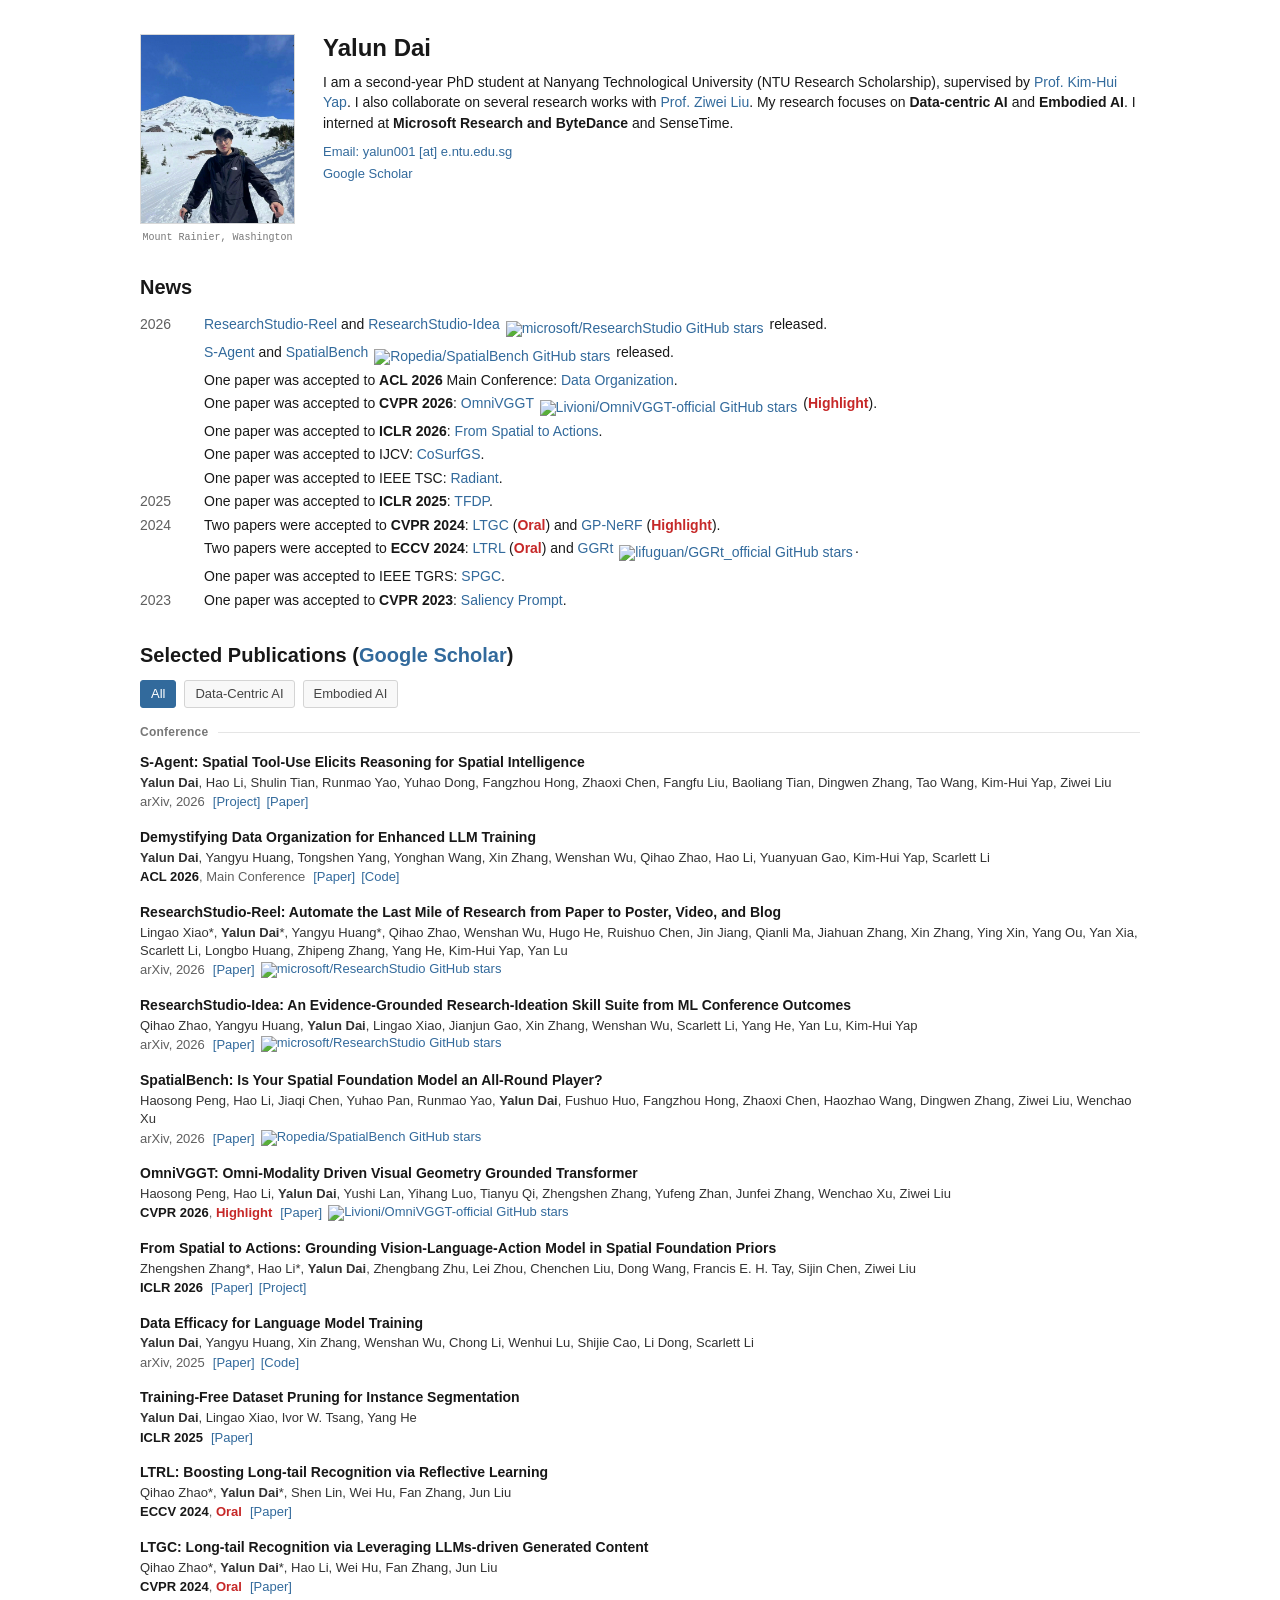
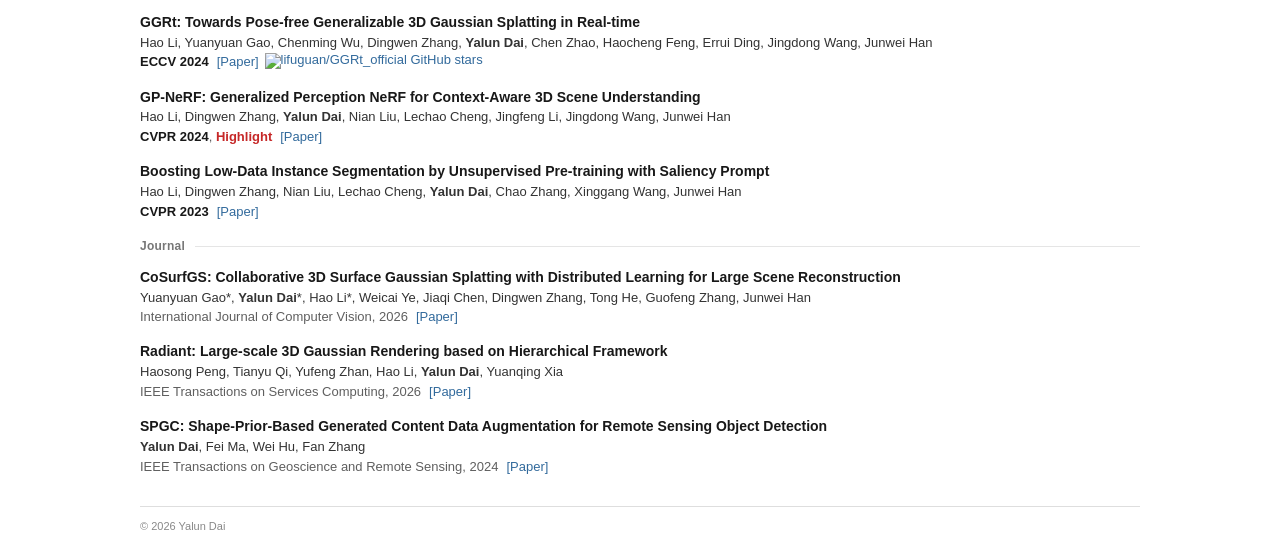
==== index.html @ 033616d8 "Refine profile photo caption" ====
<!doctype html>
<html lang="en">
<head>
  <meta charset="utf-8">
  <meta name="viewport" content="width=device-width, initial-scale=1">
  <title>Yalun Dai</title>
  <meta name="description" content="Yalun Dai is a PhD student at NTU working on Data-centric AI and Embodied AI.">
  <meta property="og:title" content="Yalun Dai">
  <meta property="og:description" content="PhD student at NTU · Data-centric AI · Embodied AI">
  <meta property="og:type" content="website">
  <meta property="og:url" content="https://dai818.github.io/">
  <meta property="og:image" content="https://dai818.github.io/og-v2.png">
  <meta name="twitter:card" content="summary_large_image">
  <link rel="stylesheet" href="./public/site.css">
</head>
<body>
  <div class="site-container">
    <main id="top">
      <section class="page-section about-section" id="about">
        <div class="about-grid">
          <figure class="profile-figure"><img class="profile-photo" src="./public/profile.jpeg" alt="Yalun Dai at Mount Rainier"><figcaption>Mount Rainier, Washington</figcaption></figure>
          <div class="about-copy">
            <h1>Yalun Dai</h1>
            <p>I am a second-year PhD student at Nanyang Technological University (NTU Research Scholarship), supervised by <a href="https://www.ntu.edu.sg/research/faculty-directory/detail/Yap-Kim-Hui" target="_blank" rel="noreferrer">Prof. Kim-Hui Yap</a>. I also collaborate on several research works with <a href="https://liuziwei7.github.io/" target="_blank" rel="noreferrer">Prof. Ziwei Liu</a>. My research focuses on <strong>Data-centric AI</strong> and <strong>Embodied AI</strong>. I interned at <strong>Microsoft Research and ByteDance</strong> and SenseTime.</p>
            <div class="bio-links"><a href="mailto:yalun001@e.ntu.edu.sg">Email: yalun001 [at] e.ntu.edu.sg</a><a href="https://scholar.google.com/citations?user=6XyNVowAAAAJ&hl=en" target="_blank" rel="noreferrer">Google Scholar</a></div>
          </div>
        </div>
      </section>

      <section class="page-section" id="news">
        <h2>News</h2>
        <div class="news-list">
          <div class="news-year"><time>2026</time><div class="news-year-items">
            <p><a href="https://arxiv.org/abs/2607.04438">ResearchStudio-Reel</a> and <a href="https://arxiv.org/abs/2607.04439">ResearchStudio-Idea</a> <a class="star-badge" href="https://github.com/microsoft/ResearchStudio" target="_blank" rel="noreferrer" aria-label="View microsoft/ResearchStudio on GitHub"><img src="https://img.shields.io/github/stars/microsoft/ResearchStudio?style=social" alt="microsoft/ResearchStudio GitHub stars" loading="lazy"></a> released.</p>
            <p><a href="https://arxiv.org/abs/2606.20515">S-Agent</a> and <a href="https://arxiv.org/abs/2605.27367">SpatialBench</a> <a class="star-badge" href="https://github.com/Ropedia/SpatialBench" target="_blank" rel="noreferrer" aria-label="View Ropedia/SpatialBench on GitHub"><img src="https://img.shields.io/github/stars/Ropedia/SpatialBench?style=social" alt="Ropedia/SpatialBench GitHub stars" loading="lazy"></a> released.</p>
            <p>One paper was accepted to <strong>ACL 2026</strong> Main Conference: <a href="https://aclanthology.org/2026.acl-long.1262/">Data Organization</a>.</p>
            <p>One paper was accepted to <strong>CVPR 2026</strong>: <a href="https://arxiv.org/abs/2511.10560">OmniVGGT</a> <a class="star-badge" href="https://github.com/Livioni/OmniVGGT-official" target="_blank" rel="noreferrer" aria-label="View Livioni/OmniVGGT-official on GitHub"><img src="https://img.shields.io/github/stars/Livioni/OmniVGGT-official?style=social" alt="Livioni/OmniVGGT-official GitHub stars" loading="lazy"></a> (<strong class="award">Highlight</strong>).</p>
            <p>One paper was accepted to <strong>ICLR 2026</strong>: <a href="https://arxiv.org/abs/2510.17439">From Spatial to Actions</a>.</p>
            <p>One paper was accepted to IJCV: <a href="https://doi.org/10.1007/s11263-025-02627-9">CoSurfGS</a>.</p>
            <p>One paper was accepted to IEEE TSC: <a href="https://doi.org/10.1109/TSC.2026.3671739">Radiant</a>.</p>
          </div></div>
          <div class="news-year"><time>2025</time><div class="news-year-items">
            <p>One paper was accepted to <strong>ICLR 2025</strong>: <a href="https://openreview.net/forum?id=rvxWEbTtRY">TFDP</a>.</p>
          </div></div>
          <div class="news-year"><time>2024</time><div class="news-year-items">
            <p>Two papers were accepted to <strong>CVPR 2024</strong>: <a href="https://openaccess.thecvf.com/content/CVPR2024/papers/Zhao_LTGC_Long-tail_Recognition_via_Leveraging_LLMs-driven_Generated_Content_CVPR_2024_paper.pdf">LTGC</a> (<strong class="award">Oral</strong>) and <a href="https://openaccess.thecvf.com/content/CVPR2024/papers/Li_GP-NeRF_Generalized_Perception_NeRF_for_Context-Aware_3D_Scene_Understanding_CVPR_2024_paper.pdf">GP-NeRF</a> (<strong class="award">Highlight</strong>).</p>
            <p>Two papers were accepted to <strong>ECCV 2024</strong>: <a href="https://arxiv.org/abs/2407.12568">LTRL</a> (<strong class="award">Oral</strong>) and <a href="https://arxiv.org/abs/2403.10147">GGRt</a> <a class="star-badge" href="https://github.com/lifuguan/GGRt_official" target="_blank" rel="noreferrer" aria-label="View lifuguan/GGRt_official on GitHub"><img src="https://img.shields.io/github/stars/lifuguan/GGRt_official?style=social" alt="lifuguan/GGRt_official GitHub stars" loading="lazy"></a>.</p>
            <p>One paper was accepted to IEEE TGRS: <a href="https://doi.org/10.1109/TGRS.2024.3373442">SPGC</a>.</p>
          </div></div>
          <div class="news-year"><time>2023</time><div class="news-year-items">
            <p>One paper was accepted to <strong>CVPR 2023</strong>: <a href="https://openaccess.thecvf.com/content/CVPR2023/papers/Li_Boosting_Low-Data_Instance_Segmentation_by_Unsupervised_Pre-Training_With_Saliency_Prompt_CVPR_2023_paper.pdf">Saliency Prompt</a>.</p>
          </div></div>
        </div>
      </section>

      <section class="page-section" id="publications">
        <h2>Selected Publications (<a href="https://scholar.google.com/citations?user=6XyNVowAAAAJ&hl=en" target="_blank" rel="noreferrer">Google Scholar</a>)</h2>
        <div class="publication-filter" role="tablist" aria-label="Filter publications by research area">
          <button type="button" role="tab" aria-selected="true" class="active" data-filter="All">All</button>
          <button type="button" role="tab" aria-selected="false" data-filter="Data-Centric AI">Data-Centric AI</button>
          <button type="button" role="tab" aria-selected="false" data-filter="Embodied AI">Embodied AI</button>
        </div>
        <div class="publication-columns">
          <div class="publication-group" data-category="Embodied AI">
            <h3>Embodied AI</h3>
            <div class="publication-list">
              <article class="publication"><h4>S-Agent: Spatial Tool-Use Elicits Reasoning for Spatial Intelligence</h4><p class="authors"><strong>Yalun Dai</strong>, Hao Li, Shulin Tian, Runmao Yao, Yuhao Dong, Fangzhou Hong, Zhaoxi Chen, Fangfu Liu, Baoliang Tian, Dingwen Zhang, Tao Wang, Kim-Hui Yap, Ziwei Liu</p><p class="publication-meta"><span class="venue">arXiv, 2026</span><span class="paper-links"><a href="https://ropedia.github.io/S-Agent/">[Project]</a><a href="https://arxiv.org/abs/2606.20515">[Paper]</a></span></p></article>
              <article class="publication"><h4>SpatialBench: Is Your Spatial Foundation Model an All-Round Player?</h4><p class="authors">Haosong Peng, Hao Li, Jiaqi Chen, Yuhao Pan, Runmao Yao, <strong>Yalun Dai</strong>, Fushuo Huo, Fangzhou Hong, Zhaoxi Chen, Haozhao Wang, Dingwen Zhang, Ziwei Liu, Wenchao Xu</p><p class="publication-meta"><span class="venue">arXiv, 2026</span><span class="paper-links"><a href="https://arxiv.org/abs/2605.27367">[Paper]</a><a class="star-badge" href="https://github.com/Ropedia/SpatialBench" target="_blank" rel="noreferrer" aria-label="View Ropedia/SpatialBench on GitHub"><img src="https://img.shields.io/github/stars/Ropedia/SpatialBench?style=social" alt="Ropedia/SpatialBench GitHub stars" loading="lazy"></a></span></p></article>
              <article class="publication"><h4>OmniVGGT: Omni-Modality Driven Visual Geometry Grounded Transformer</h4><p class="authors">Haosong Peng, Hao Li, <strong>Yalun Dai</strong>, Yushi Lan, Yihang Luo, Tianyu Qi, Zhengshen Zhang, Yufeng Zhan, Junfei Zhang, Wenchao Xu, Ziwei Liu</p><p class="publication-meta"><span class="venue"><strong>CVPR 2026</strong>, <strong class="award">Highlight</strong></span><span class="paper-links"><a href="https://arxiv.org/abs/2511.10560">[Paper]</a><a class="star-badge" href="https://github.com/Livioni/OmniVGGT-official" target="_blank" rel="noreferrer" aria-label="View Livioni/OmniVGGT-official on GitHub"><img src="https://img.shields.io/github/stars/Livioni/OmniVGGT-official?style=social" alt="Livioni/OmniVGGT-official GitHub stars" loading="lazy"></a></span></p></article>
              <article class="publication"><h4>From Spatial to Actions: Grounding Vision-Language-Action Model in Spatial Foundation Priors</h4><p class="authors">Zhengshen Zhang*, Hao Li*, <strong>Yalun Dai</strong>, Zhengbang Zhu, Lei Zhou, Chenchen Liu, Dong Wang, Francis E. H. Tay, Sijin Chen, Ziwei Liu</p><p class="publication-meta"><span class="venue"><strong>ICLR 2026</strong></span><span class="paper-links"><a href="https://arxiv.org/abs/2510.17439">[Paper]</a><a href="https://falcon-vla.github.io/">[Project]</a></span></p></article>
              <article class="publication"><h4>CoSurfGS: Collaborative 3D Surface Gaussian Splatting with Distributed Learning for Large Scene Reconstruction</h4><p class="authors">Yuanyuan Gao*, <strong>Yalun Dai</strong>*, Hao Li*, Weicai Ye, Jiaqi Chen, Dingwen Zhang, Tong He, Guofeng Zhang, Junwei Han</p><p class="publication-meta"><span class="venue">International Journal of Computer Vision, 2026</span><span class="paper-links"><a href="https://arxiv.org/abs/2412.17612">[Paper]</a></span></p></article>
              <article class="publication"><h4>Radiant: Large-scale 3D Gaussian Rendering based on Hierarchical Framework</h4><p class="authors">Haosong Peng, Tianyu Qi, Yufeng Zhan, Hao Li, <strong>Yalun Dai</strong>, Yuanqing Xia</p><p class="publication-meta"><span class="venue">IEEE Transactions on Services Computing, 2026</span><span class="paper-links"><a href="https://arxiv.org/abs/2412.05546">[Paper]</a></span></p></article>
              <article class="publication"><h4>GGRt: Towards Pose-free Generalizable 3D Gaussian Splatting in Real-time</h4><p class="authors">Hao Li, Yuanyuan Gao, Chenming Wu, Dingwen Zhang, <strong>Yalun Dai</strong>, Chen Zhao, Haocheng Feng, Errui Ding, Jingdong Wang, Junwei Han</p><p class="publication-meta"><span class="venue"><strong>ECCV 2024</strong></span><span class="paper-links"><a href="https://arxiv.org/abs/2403.10147">[Paper]</a><a class="star-badge" href="https://github.com/lifuguan/GGRt_official" target="_blank" rel="noreferrer" aria-label="View lifuguan/GGRt_official on GitHub"><img src="https://img.shields.io/github/stars/lifuguan/GGRt_official?style=social" alt="lifuguan/GGRt_official GitHub stars" loading="lazy"></a></span></p></article>
              <article class="publication"><h4>GP-NeRF: Generalized Perception NeRF for Context-Aware 3D Scene Understanding</h4><p class="authors">Hao Li, Dingwen Zhang, <strong>Yalun Dai</strong>, Nian Liu, Lechao Cheng, Jingfeng Li, Jingdong Wang, Junwei Han</p><p class="publication-meta"><span class="venue"><strong>CVPR 2024</strong>, <strong class="award">Highlight</strong></span><span class="paper-links"><a href="https://arxiv.org/abs/2311.11863">[Paper]</a></span></p></article>
            </div>
          </div>
          <div class="publication-group" data-category="Data-Centric AI">
            <h3>Data-Centric AI</h3>
            <div class="publication-list">
              <article class="publication"><h4>ResearchStudio-Reel: Automate the Last Mile of Research from Paper to Poster, Video, and Blog</h4><p class="authors">Lingao Xiao*, <strong>Yalun Dai</strong>*, Yangyu Huang*, Qihao Zhao, Wenshan Wu, Hugo He, Ruishuo Chen, Jin Jiang, Qianli Ma, Jiahuan Zhang, Xin Zhang, Ying Xin, Yang Ou, Yan Xia, Scarlett Li, Longbo Huang, Zhipeng Zhang, Yang He, Kim-Hui Yap, Yan Lu</p><p class="publication-meta"><span class="venue">arXiv, 2026</span><span class="paper-links"><a href="https://arxiv.org/abs/2607.04438">[Paper]</a><a class="star-badge" href="https://github.com/microsoft/ResearchStudio" target="_blank" rel="noreferrer" aria-label="View microsoft/ResearchStudio on GitHub"><img src="https://img.shields.io/github/stars/microsoft/ResearchStudio?style=social" alt="microsoft/ResearchStudio GitHub stars" loading="lazy"></a></span></p></article>
              <article class="publication"><h4>ResearchStudio-Idea: An Evidence-Grounded Research-Ideation Skill Suite from ML Conference Outcomes</h4><p class="authors">Qihao Zhao, Yangyu Huang, <strong>Yalun Dai</strong>, Lingao Xiao, Jianjun Gao, Xin Zhang, Wenshan Wu, Scarlett Li, Yang He, Yan Lu, Kim-Hui Yap</p><p class="publication-meta"><span class="venue">arXiv, 2026</span><span class="paper-links"><a href="https://arxiv.org/abs/2607.04439">[Paper]</a><a class="star-badge" href="https://github.com/microsoft/ResearchStudio" target="_blank" rel="noreferrer" aria-label="View microsoft/ResearchStudio on GitHub"><img src="https://img.shields.io/github/stars/microsoft/ResearchStudio?style=social" alt="microsoft/ResearchStudio GitHub stars" loading="lazy"></a></span></p></article>
              <article class="publication"><h4>Demystifying Data Organization for Enhanced LLM Training</h4><p class="authors"><strong>Yalun Dai</strong>, Yangyu Huang, Tongshen Yang, Yonghan Wang, Xin Zhang, Wenshan Wu, Qihao Zhao, Hao Li, Yuanyuan Gao, Kim-Hui Yap, Scarlett Li</p><p class="publication-meta"><span class="venue"><strong>ACL 2026</strong>, Main Conference</span><span class="paper-links"><a href="https://arxiv.org/abs/2605.30334">[Paper]</a><a href="https://github.com/microsoft/data-efficacy">[Code]</a></span></p></article>
              <article class="publication"><h4>Data Efficacy for Language Model Training</h4><p class="authors"><strong>Yalun Dai</strong>, Yangyu Huang, Xin Zhang, Wenshan Wu, Chong Li, Wenhui Lu, Shijie Cao, Li Dong, Scarlett Li</p><p class="publication-meta"><span class="venue">arXiv, 2025</span><span class="paper-links"><a href="https://arxiv.org/abs/2506.21545">[Paper]</a><a href="https://github.com/microsoft/data-efficacy">[Code]</a></span></p></article>
              <article class="publication"><h4>Training-Free Dataset Pruning for Instance Segmentation</h4><p class="authors"><strong>Yalun Dai</strong>, Lingao Xiao, Ivor W. Tsang, Yang He</p><p class="publication-meta"><span class="venue"><strong>ICLR 2025</strong></span><span class="paper-links"><a href="https://proceedings.iclr.cc/paper_files/paper/2025/hash/4a5a9f5c15632e9f52c9c1ba4134f13c-Abstract-Conference.html">[Paper]</a></span></p></article>
              <article class="publication"><h4>LTRL: Boosting Long-tail Recognition via Reflective Learning</h4><p class="authors">Qihao Zhao*, <strong>Yalun Dai</strong>*, Shen Lin, Wei Hu, Fan Zhang, Jun Liu</p><p class="publication-meta"><span class="venue"><strong>ECCV 2024</strong>, <strong class="award">Oral</strong></span><span class="paper-links"><a href="https://arxiv.org/abs/2407.12568">[Paper]</a></span></p></article>
              <article class="publication"><h4>LTGC: Long-tail Recognition via Leveraging LLMs-driven Generated Content</h4><p class="authors">Qihao Zhao*, <strong>Yalun Dai</strong>*, Hao Li, Wei Hu, Fan Zhang, Jun Liu</p><p class="publication-meta"><span class="venue"><strong>CVPR 2024</strong>, <strong class="award">Oral</strong></span><span class="paper-links"><a href="https://arxiv.org/abs/2403.05854">[Paper]</a></span></p></article>
              <article class="publication"><h4>Boosting Low-Data Instance Segmentation by Unsupervised Pre-training with Saliency Prompt</h4><p class="authors">Hao Li, Dingwen Zhang, Nian Liu, Lechao Cheng, <strong>Yalun Dai</strong>, Chao Zhang, Xinggang Wang, Junwei Han</p><p class="publication-meta"><span class="venue"><strong>CVPR 2023</strong></span><span class="paper-links"><a href="https://arxiv.org/abs/2302.01171">[Paper]</a></span></p></article>
              <article class="publication"><h4>SPGC: Shape-Prior-Based Generated Content Data Augmentation for Remote Sensing Object Detection</h4><p class="authors"><strong>Yalun Dai</strong>, Fei Ma, Wei Hu, Fan Zhang</p><p class="publication-meta"><span class="venue">IEEE Transactions on Geoscience and Remote Sensing, 2024</span><span class="paper-links"><a href="https://doi.org/10.1109/TGRS.2024.3373442">[Paper]</a></span></p></article>
            </div>
          </div>
        </div>
      </section>
    </main>

    <footer>© 2026 Yalun Dai</footer>
  </div>
  <script>
    (() => {
      const host = document.querySelector(".publication-columns");
      const groups = [...host.querySelectorAll(".publication-group")];
      const order = [
        "S-Agent: Spatial Tool-Use Elicits Reasoning for Spatial Intelligence",
        "Demystifying Data Organization for Enhanced LLM Training",
        "ResearchStudio-Reel: Automate the Last Mile of Research from Paper to Poster, Video, and Blog",
        "ResearchStudio-Idea: An Evidence-Grounded Research-Ideation Skill Suite from ML Conference Outcomes",
        "SpatialBench: Is Your Spatial Foundation Model an All-Round Player?",
        "OmniVGGT: Omni-Modality Driven Visual Geometry Grounded Transformer",
        "From Spatial to Actions: Grounding Vision-Language-Action Model in Spatial Foundation Priors",
        "Data Efficacy for Language Model Training",
        "Training-Free Dataset Pruning for Instance Segmentation",
        "LTRL: Boosting Long-tail Recognition via Reflective Learning",
        "LTGC: Long-tail Recognition via Leveraging LLMs-driven Generated Content",
        "GGRt: Towards Pose-free Generalizable 3D Gaussian Splatting in Real-time",
        "GP-NeRF: Generalized Perception NeRF for Context-Aware 3D Scene Understanding",
        "Boosting Low-Data Instance Segmentation by Unsupervised Pre-training with Saliency Prompt",
        "CoSurfGS: Collaborative 3D Surface Gaussian Splatting with Distributed Learning for Large Scene Reconstruction",
        "Radiant: Large-scale 3D Gaussian Rendering based on Hierarchical Framework",
        "SPGC: Shape-Prior-Based Generated Content Data Augmentation for Remote Sensing Object Detection"
      ];
      const journalTitles = new Set([
        "CoSurfGS: Collaborative 3D Surface Gaussian Splatting with Distributed Learning for Large Scene Reconstruction",
        "Radiant: Large-scale 3D Gaussian Rendering based on Hierarchical Framework",
        "SPGC: Shape-Prior-Based Generated Content Data Augmentation for Remote Sensing Object Detection"
      ]);
      const rank = new Map(order.map((title, index) => [title, index]));
      const papers = groups.flatMap((group) => [...group.querySelectorAll(".publication")].map((paper) => {
        const title = paper.querySelector("h4").textContent;
        paper.dataset.category = group.dataset.category;
        paper.dataset.publicationType = journalTitles.has(title) ? "journal" : "conference";

        const details = document.createElement("div");
        details.className = "publication-details";
        details.append(...paper.childNodes);
        paper.append(details);
        return paper;
      })).sort((a, b) => (rank.get(a.querySelector("h4").textContent) ?? 999) - (rank.get(b.querySelector("h4").textContent) ?? 999));

      host.className = "publication-list";

      const renderPapers = (filter) => {
        const visible = papers.filter((paper) => filter === "All" || paper.dataset.category === filter);
        const content = [];
        [["Conference", "conference"], ["Journal", "journal"]].forEach(([label, type]) => {
          const sectionPapers = visible.filter((paper) => paper.dataset.publicationType === type);
          if (!sectionPapers.length) return;
          const heading = document.createElement("div");
          heading.className = "publication-type-heading";
          heading.innerHTML = `<span>${label}</span>`;
          content.push(heading, ...sectionPapers);
        });
        host.replaceChildren(...content);
      };

      renderPapers("All");

      document.querySelectorAll(".publication-filter button").forEach((button) => {
        button.addEventListener("click", () => {
          const filter = button.dataset.filter;
          document.querySelectorAll(".publication-filter button").forEach((item) => {
            const active = item === button;
            item.classList.toggle("active", active);
            item.setAttribute("aria-selected", String(active));
          });
          renderPapers(filter);
        });
      });
    })();
  </script>
</body>
</html>
---- public/site.css ----
:root {
  --text: #181818;
  --muted: #5f5f5f;
  --line: #dedede;
  --link: #326a9c;
}

* { box-sizing: border-box; }
body {
  margin: 0;
  background: #fff;
  color: var(--text);
  font-family: Lato, Verdana, Arial, Helvetica, sans-serif;
  font-size: 14px;
  line-height: 1.46;
}
a { color: var(--link); text-decoration: none; }
a:hover { text-decoration: underline; }
.site-container { width: min(1000px, calc(100% - 40px)); margin: 0 auto; padding: 34px 0 22px; }
.page-section { margin-bottom: 30px; }
.page-section h2 {
  margin: 0 0 14px;
  padding: 0;
  font-size: 20px;
  line-height: 1.25;
  font-weight: 600;
}

.about-grid { display: grid; grid-template-columns: 155px minmax(0, 1fr); gap: 28px; align-items: start; }
.profile-figure { width: 155px; margin: 0; }
.profile-photo {
  width: 155px;
  height: 190px;
  display: block;
  object-fit: cover;
  object-position: center;
  border: 1px solid #d8d8d8;
}
.profile-figure figcaption {
  margin-top: 7px;
  color: #777;
  font-family: ui-monospace, SFMono-Regular, Menlo, Monaco, Consolas, "Liberation Mono", monospace;
  font-size: 10px;
  line-height: 1.35;
  text-align: center;
}
.about-copy h1 { margin: 0 0 9px; font-size: 24px; line-height: 1.2; font-weight: 600; }
.about-copy p { margin: 0 0 9px; }
.about-copy strong { font-weight: 600; }
.bio-links {
  display: flex;
  flex-direction: column;
  align-items: flex-start;
  gap: 3px;
  margin-top: 10px;
  color: var(--muted);
  font-size: 13px;
}
.bio-links a { white-space: nowrap; }

.news-year { display: grid; grid-template-columns: 52px 1fr; gap: 12px; margin: 0; }
.news-year time { color: var(--muted); white-space: nowrap; }
.news-year-items p { margin: 0 0 3px; }
.star-badge { display: inline-flex; vertical-align: -4px; margin: 0 2px; line-height: 1; }
.star-badge:hover { text-decoration: none; }
.star-badge img { display: block; width: auto; height: 18px; }

.publication-filter { display: flex; flex-wrap: wrap; align-items: center; gap: 6px 8px; margin: -2px 0 16px; }
.publication-filter button {
  margin: 0;
  padding: 4px 10px;
  border: 1px solid #d4d4d4;
  border-radius: 3px;
  background: #f8f8f8;
  color: #444;
  font: inherit;
  font-size: 13px;
  line-height: 1.35;
  cursor: pointer;
}
.publication-filter button:hover { background: #ededed; }
.publication-filter button.active { border-color: var(--link); background: var(--link); color: #fff; }
.publication-filter button:focus-visible { outline: 2px solid var(--link); outline-offset: 2px; }
.publication { margin-bottom: 16px; }
.publication[hidden] { display: none; }
.publication-type-heading {
  display: flex;
  align-items: center;
  gap: 10px;
  margin: 17px 0 12px;
  color: #777;
  font-size: 12px;
  font-weight: 600;
  letter-spacing: 0.02em;
}
.publication-type-heading:first-child { margin-top: 0; }
.publication-type-heading::after { content: ""; flex: 1; height: 1px; background: #e5e5e5; }
.publication h4 { margin: 0 0 2px; font-size: 14px; line-height: 1.35; font-weight: 600; }
.publication p { margin: 1px 0; font-size: 13px; line-height: 1.42; }
.authors { color: #333; }
.publication-meta { display: flex; flex-wrap: wrap; align-items: baseline; gap: 3px 8px; }
.venue { color: var(--muted); }
.venue strong { color: var(--text); }
.award, .venue .award { color: #c62828; font-weight: 700; }
.paper-links { display: inline-flex; align-items: center; gap: 6px; }
.paper-links .star-badge { margin: 0; }

footer { padding-top: 11px; border-top: 1px solid var(--line); color: #888; font-size: 11px; }

@media (max-width: 680px) {
  .site-container { width: calc(100% - 28px); padding-top: 24px; }
  .page-section { margin-bottom: 28px; }
  .about-grid { grid-template-columns: 1fr; gap: 16px; }
  .profile-figure, .profile-photo { width: 130px; }
  .profile-photo { height: 160px; }
  .about-copy h1 { margin-top: 0; font-size: 22px; }
  .news-year { grid-template-columns: 46px 1fr; gap: 8px; }
  .publication { margin-bottom: 16px; }
}
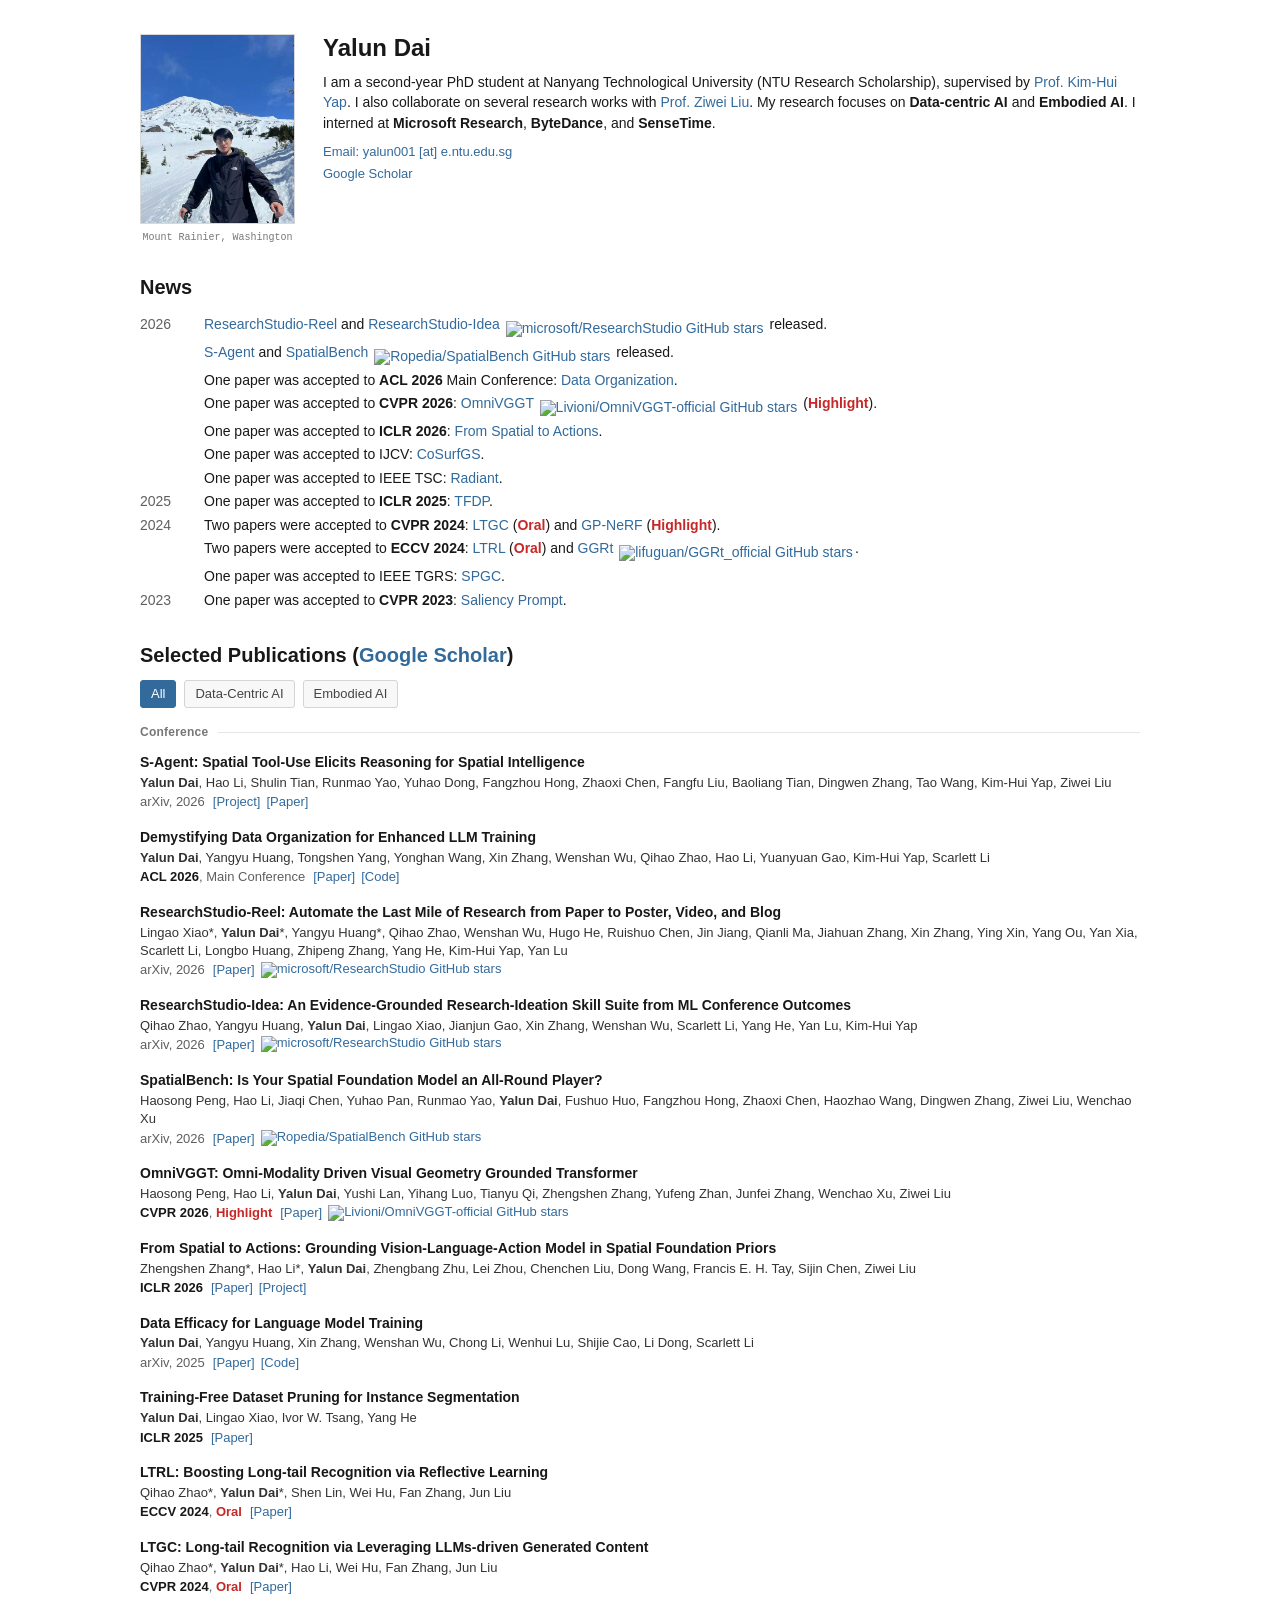
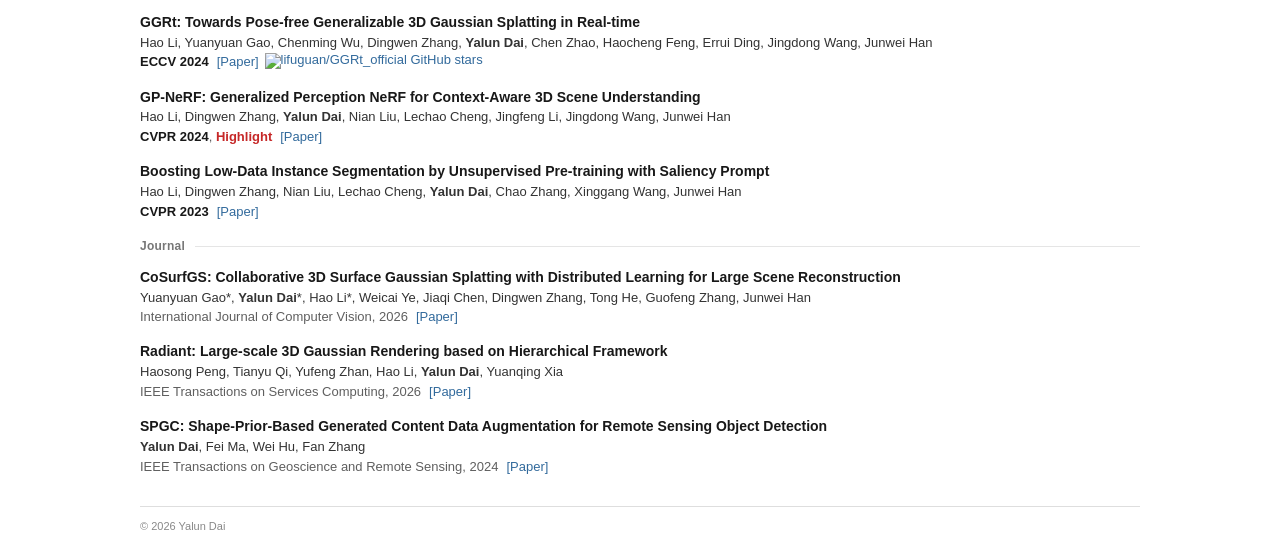
==== commit ea149ba4: "Polish internship sentence" ====
--- a/index.html
+++ b/index.html
@@ -21,7 +21,7 @@
           <figure class="profile-figure"><img class="profile-photo" src="./public/profile.jpeg" alt="Yalun Dai at Mount Rainier"><figcaption>Mount Rainier, Washington</figcaption></figure>
           <div class="about-copy">
             <h1>Yalun Dai</h1>
-            <p>I am a second-year PhD student at Nanyang Technological University (NTU Research Scholarship), supervised by <a href="https://www.ntu.edu.sg/research/faculty-directory/detail/Yap-Kim-Hui" target="_blank" rel="noreferrer">Prof. Kim-Hui Yap</a>. I also collaborate on several research works with <a href="https://liuziwei7.github.io/" target="_blank" rel="noreferrer">Prof. Ziwei Liu</a>. My research focuses on <strong>Data-centric AI</strong> and <strong>Embodied AI</strong>. I interned at <strong>Microsoft Research and ByteDance</strong> and SenseTime.</p>
+            <p>I am a second-year PhD student at Nanyang Technological University (NTU Research Scholarship), supervised by <a href="https://www.ntu.edu.sg/research/faculty-directory/detail/Yap-Kim-Hui" target="_blank" rel="noreferrer">Prof. Kim-Hui Yap</a>. I also collaborate on several research works with <a href="https://liuziwei7.github.io/" target="_blank" rel="noreferrer">Prof. Ziwei Liu</a>. My research focuses on <strong>Data-centric AI</strong> and <strong>Embodied AI</strong>. I interned at <strong>Microsoft Research</strong>, <strong>ByteDance</strong>, and <strong>SenseTime</strong>.</p>
             <div class="bio-links"><a href="mailto:yalun001@e.ntu.edu.sg">Email: yalun001 [at] e.ntu.edu.sg</a><a href="https://scholar.google.com/citations?user=6XyNVowAAAAJ&hl=en" target="_blank" rel="noreferrer">Google Scholar</a></div>
           </div>
         </div>
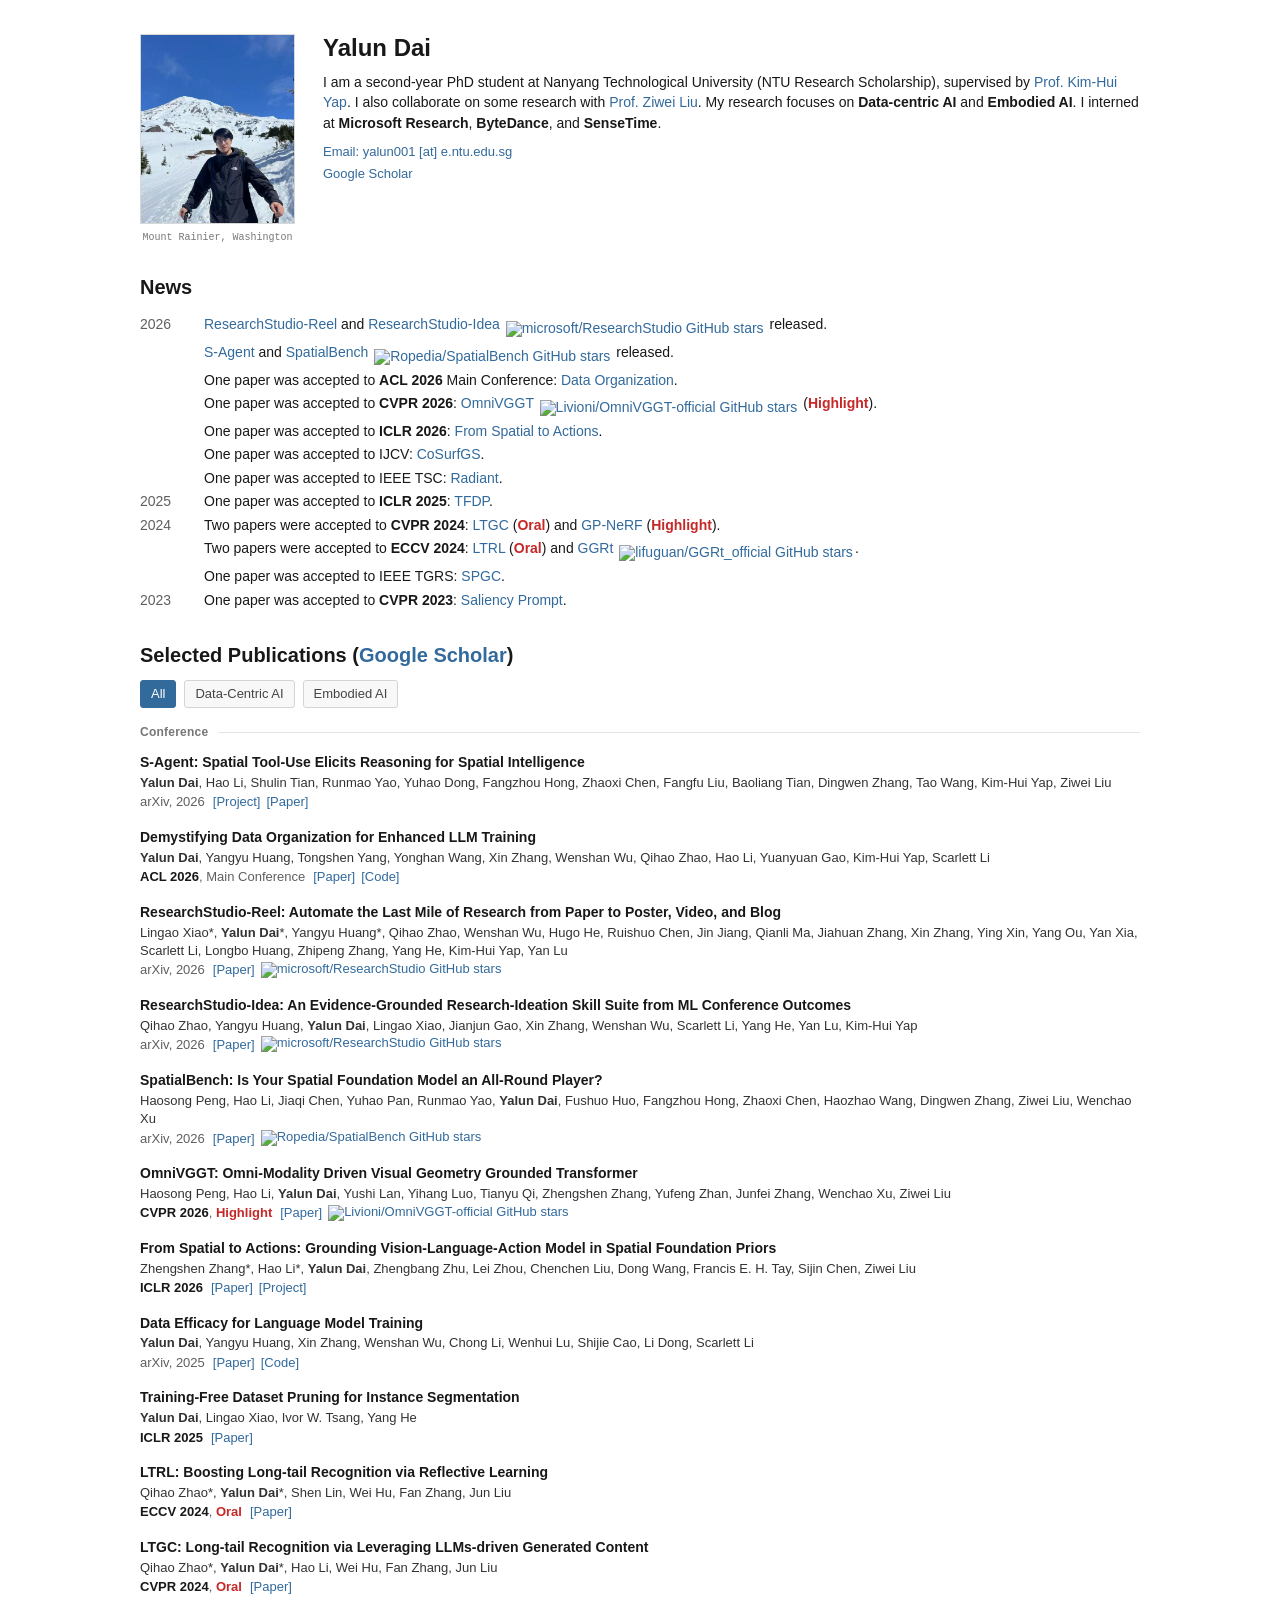
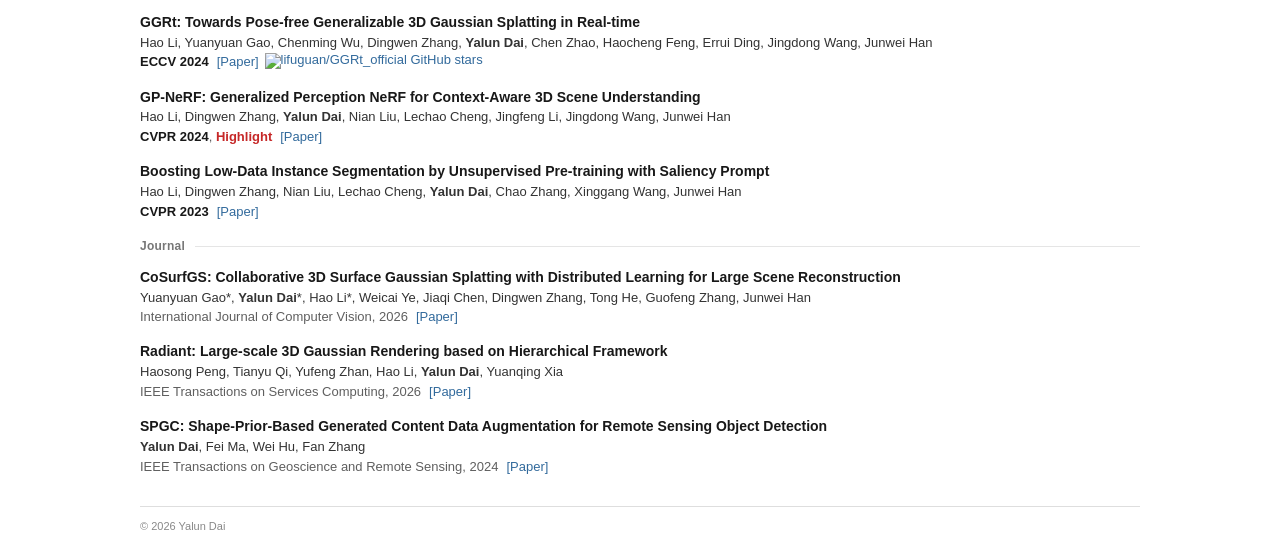
==== commit 6d3a7d84: "Refine collaboration bio wording" ====
--- a/index.html
+++ b/index.html
@@ -21,7 +21,7 @@
           <figure class="profile-figure"><img class="profile-photo" src="./public/profile.jpeg" alt="Yalun Dai at Mount Rainier"><figcaption>Mount Rainier, Washington</figcaption></figure>
           <div class="about-copy">
             <h1>Yalun Dai</h1>
-            <p>I am a second-year PhD student at Nanyang Technological University (NTU Research Scholarship), supervised by <a href="https://www.ntu.edu.sg/research/faculty-directory/detail/Yap-Kim-Hui" target="_blank" rel="noreferrer">Prof. Kim-Hui Yap</a>. I also collaborate on several research works with <a href="https://liuziwei7.github.io/" target="_blank" rel="noreferrer">Prof. Ziwei Liu</a>. My research focuses on <strong>Data-centric AI</strong> and <strong>Embodied AI</strong>. I interned at <strong>Microsoft Research</strong>, <strong>ByteDance</strong>, and <strong>SenseTime</strong>.</p>
+            <p>I am a second-year PhD student at Nanyang Technological University (NTU Research Scholarship), supervised by <a href="https://www.ntu.edu.sg/research/faculty-directory/detail/Yap-Kim-Hui" target="_blank" rel="noreferrer">Prof. Kim-Hui Yap</a>. I also collaborate on some research with <a href="https://liuziwei7.github.io/" target="_blank" rel="noreferrer">Prof. Ziwei Liu</a>. My research focuses on <strong>Data-centric AI</strong> and <strong>Embodied AI</strong>. I interned at <strong>Microsoft Research</strong>, <strong>ByteDance</strong>, and <strong>SenseTime</strong>.</p>
             <div class="bio-links"><a href="mailto:yalun001@e.ntu.edu.sg">Email: yalun001 [at] e.ntu.edu.sg</a><a href="https://scholar.google.com/citations?user=6XyNVowAAAAJ&hl=en" target="_blank" rel="noreferrer">Google Scholar</a></div>
           </div>
         </div>
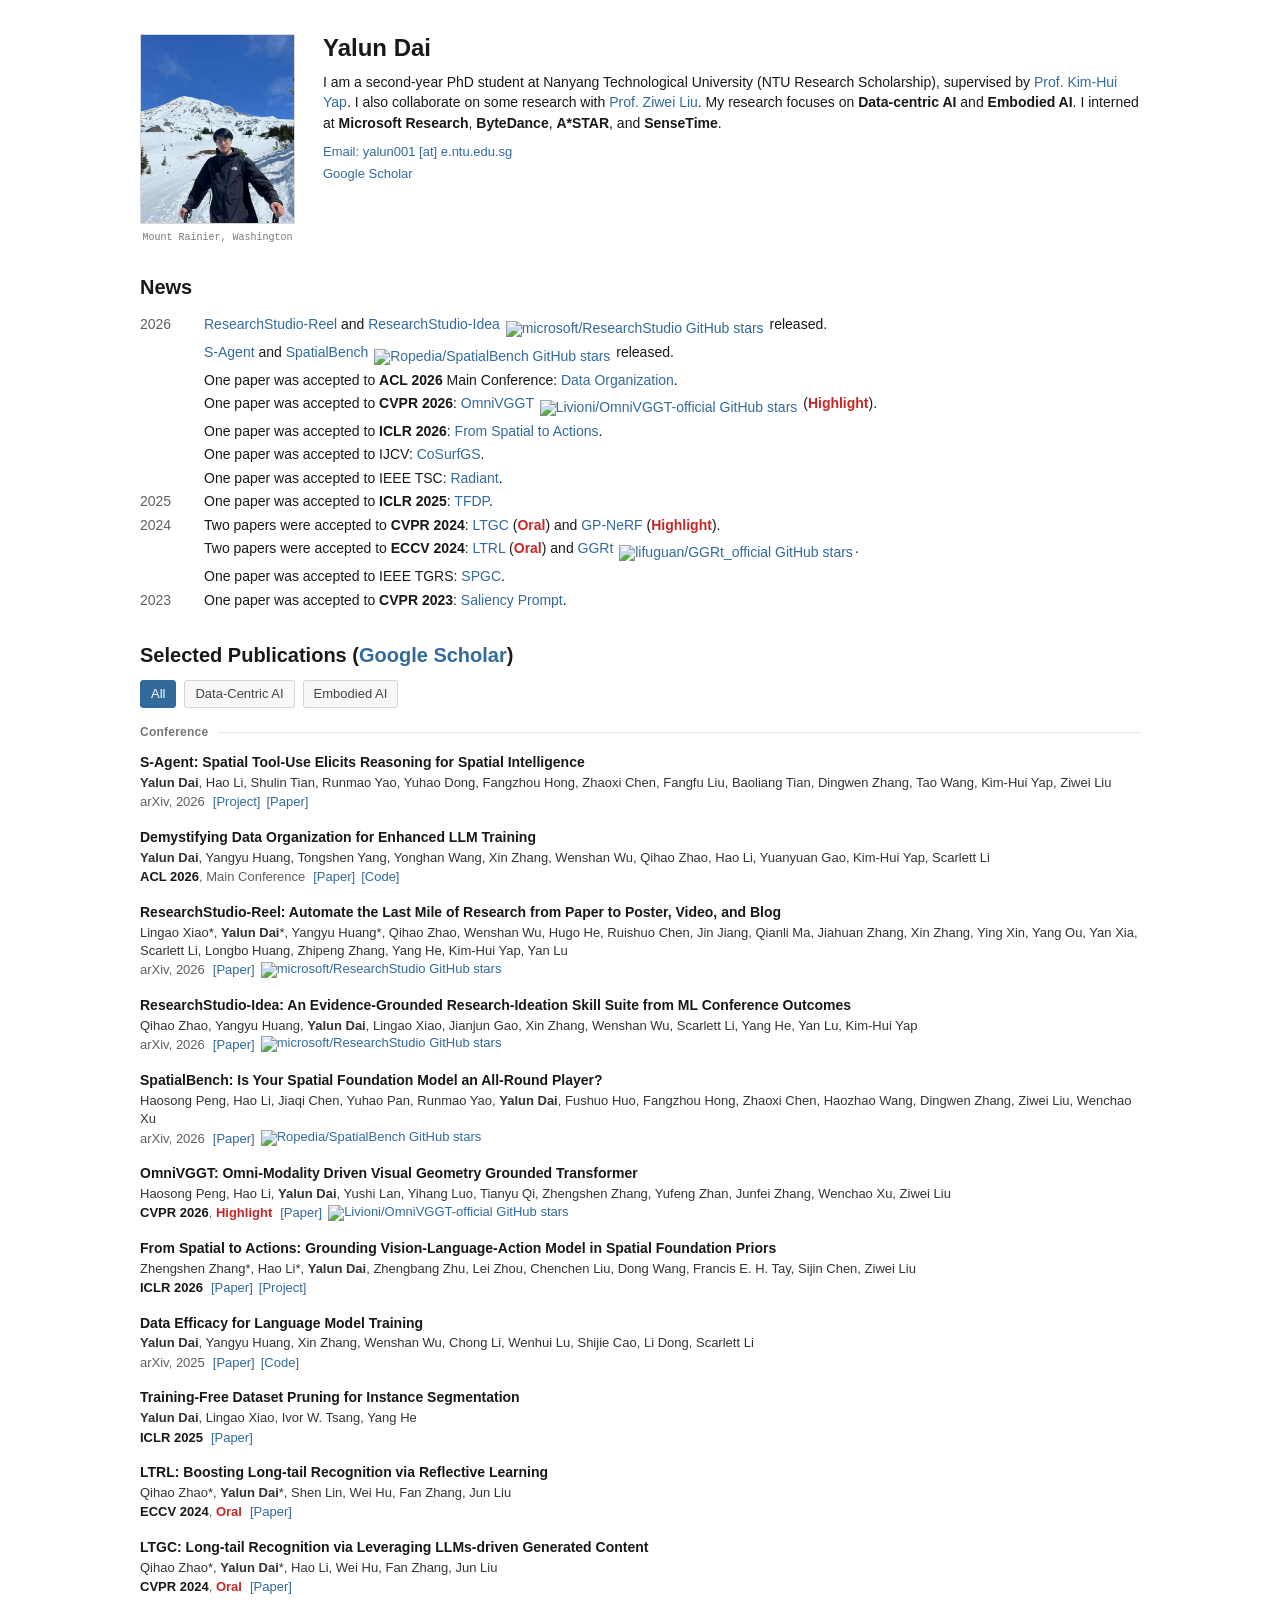
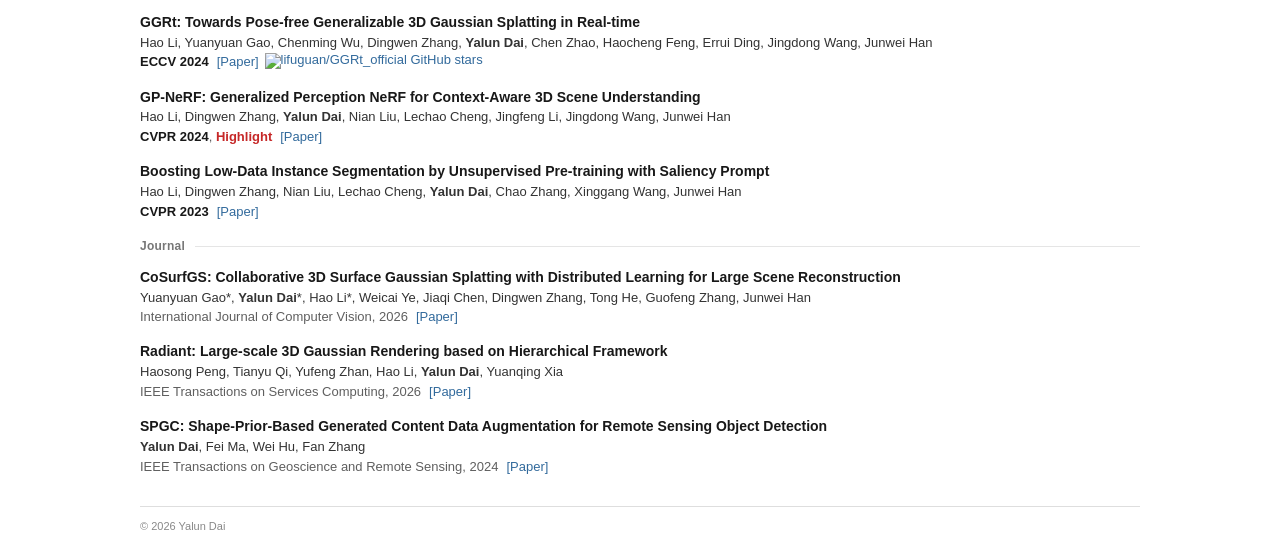
==== commit fbfec4ba: "Add A*STAR internship" ====
--- a/index.html
+++ b/index.html
@@ -21,7 +21,7 @@
           <figure class="profile-figure"><img class="profile-photo" src="./public/profile.jpeg" alt="Yalun Dai at Mount Rainier"><figcaption>Mount Rainier, Washington</figcaption></figure>
           <div class="about-copy">
             <h1>Yalun Dai</h1>
-            <p>I am a second-year PhD student at Nanyang Technological University (NTU Research Scholarship), supervised by <a href="https://www.ntu.edu.sg/research/faculty-directory/detail/Yap-Kim-Hui" target="_blank" rel="noreferrer">Prof. Kim-Hui Yap</a>. I also collaborate on some research with <a href="https://liuziwei7.github.io/" target="_blank" rel="noreferrer">Prof. Ziwei Liu</a>. My research focuses on <strong>Data-centric AI</strong> and <strong>Embodied AI</strong>. I interned at <strong>Microsoft Research</strong>, <strong>ByteDance</strong>, and <strong>SenseTime</strong>.</p>
+            <p>I am a second-year PhD student at Nanyang Technological University (NTU Research Scholarship), supervised by <a href="https://www.ntu.edu.sg/research/faculty-directory/detail/Yap-Kim-Hui" target="_blank" rel="noreferrer">Prof. Kim-Hui Yap</a>. I also collaborate on some research with <a href="https://liuziwei7.github.io/" target="_blank" rel="noreferrer">Prof. Ziwei Liu</a>. My research focuses on <strong>Data-centric AI</strong> and <strong>Embodied AI</strong>. I interned at <strong>Microsoft Research</strong>, <strong>ByteDance</strong>, <strong>A*STAR</strong>, and <strong>SenseTime</strong>.</p>
             <div class="bio-links"><a href="mailto:yalun001@e.ntu.edu.sg">Email: yalun001 [at] e.ntu.edu.sg</a><a href="https://scholar.google.com/citations?user=6XyNVowAAAAJ&hl=en" target="_blank" rel="noreferrer">Google Scholar</a></div>
           </div>
         </div>
@@ -166,5 +166,7 @@
       });
     })();
   </script>
+  <script data-goatcounter="https://yalun.goatcounter.com/count"
+          async src="https://gc.zgo.at/count.js"></script>
 </body>
 </html>
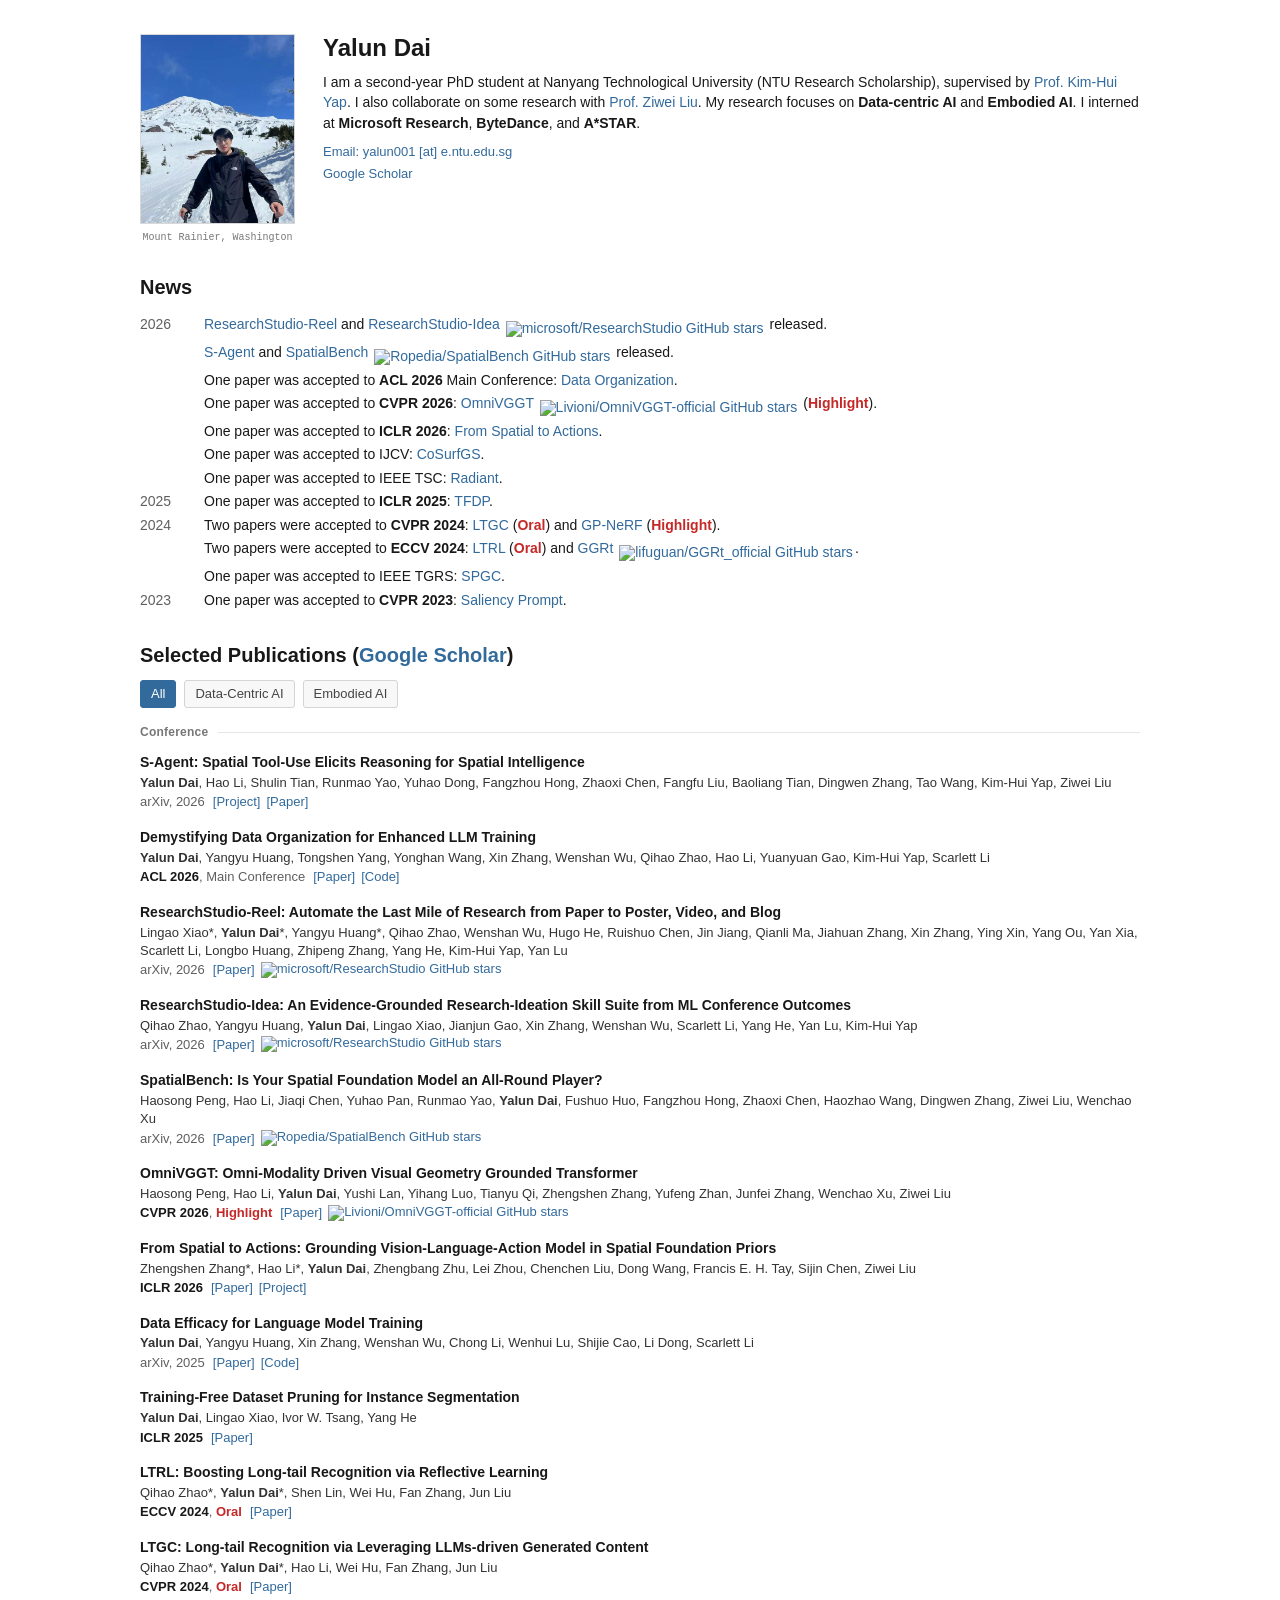
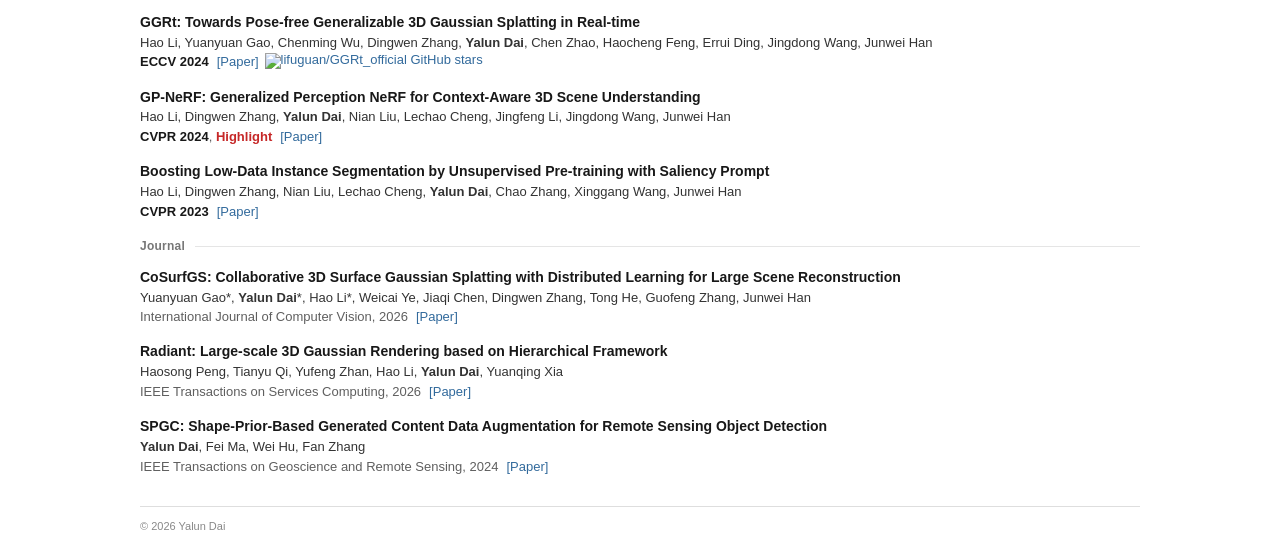
==== commit 94b63e0f: "Remove SenseTime internship" ====
--- a/index.html
+++ b/index.html
@@ -21,7 +21,7 @@
           <figure class="profile-figure"><img class="profile-photo" src="./public/profile.jpeg" alt="Yalun Dai at Mount Rainier"><figcaption>Mount Rainier, Washington</figcaption></figure>
           <div class="about-copy">
             <h1>Yalun Dai</h1>
-            <p>I am a second-year PhD student at Nanyang Technological University (NTU Research Scholarship), supervised by <a href="https://www.ntu.edu.sg/research/faculty-directory/detail/Yap-Kim-Hui" target="_blank" rel="noreferrer">Prof. Kim-Hui Yap</a>. I also collaborate on some research with <a href="https://liuziwei7.github.io/" target="_blank" rel="noreferrer">Prof. Ziwei Liu</a>. My research focuses on <strong>Data-centric AI</strong> and <strong>Embodied AI</strong>. I interned at <strong>Microsoft Research</strong>, <strong>ByteDance</strong>, <strong>A*STAR</strong>, and <strong>SenseTime</strong>.</p>
+            <p>I am a second-year PhD student at Nanyang Technological University (NTU Research Scholarship), supervised by <a href="https://www.ntu.edu.sg/research/faculty-directory/detail/Yap-Kim-Hui" target="_blank" rel="noreferrer">Prof. Kim-Hui Yap</a>. I also collaborate on some research with <a href="https://liuziwei7.github.io/" target="_blank" rel="noreferrer">Prof. Ziwei Liu</a>. My research focuses on <strong>Data-centric AI</strong> and <strong>Embodied AI</strong>. I interned at <strong>Microsoft Research</strong>, <strong>ByteDance</strong>, and <strong>A*STAR</strong>.</p>
             <div class="bio-links"><a href="mailto:yalun001@e.ntu.edu.sg">Email: yalun001 [at] e.ntu.edu.sg</a><a href="https://scholar.google.com/citations?user=6XyNVowAAAAJ&hl=en" target="_blank" rel="noreferrer">Google Scholar</a></div>
           </div>
         </div>
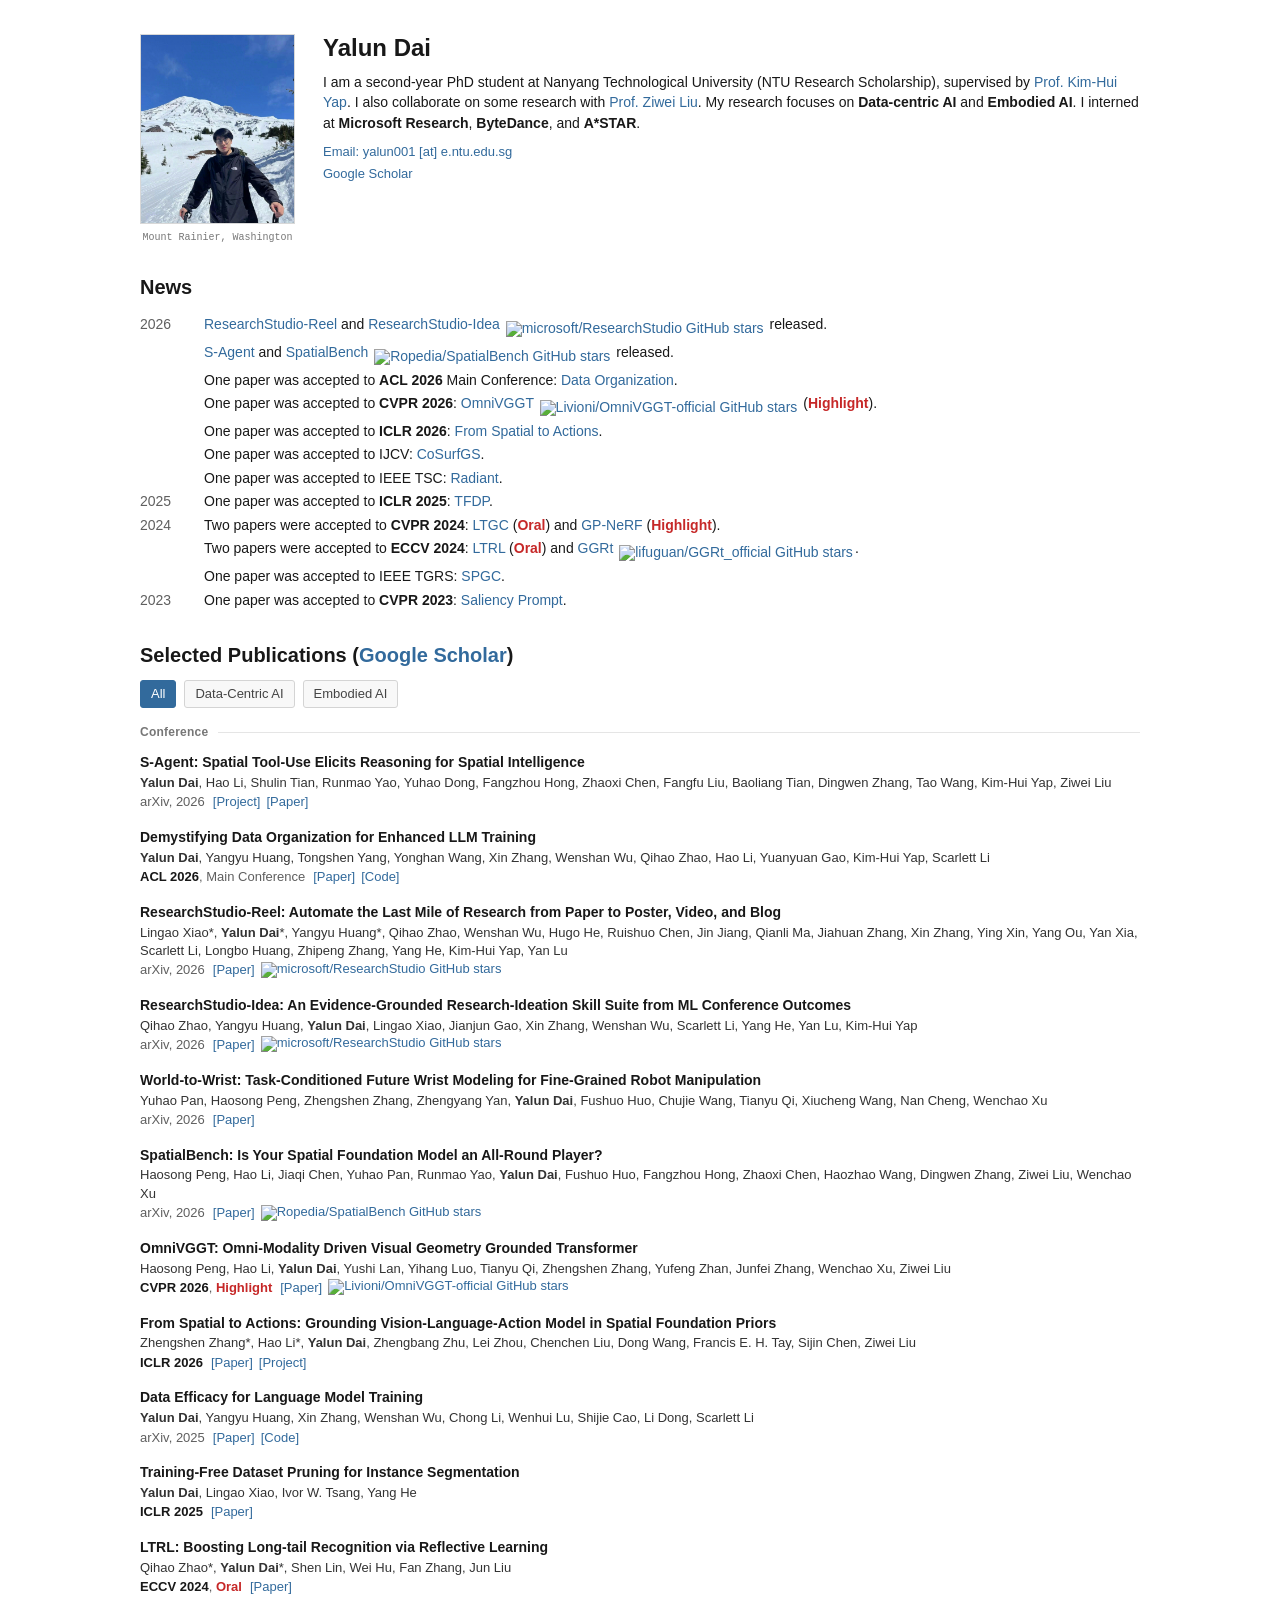
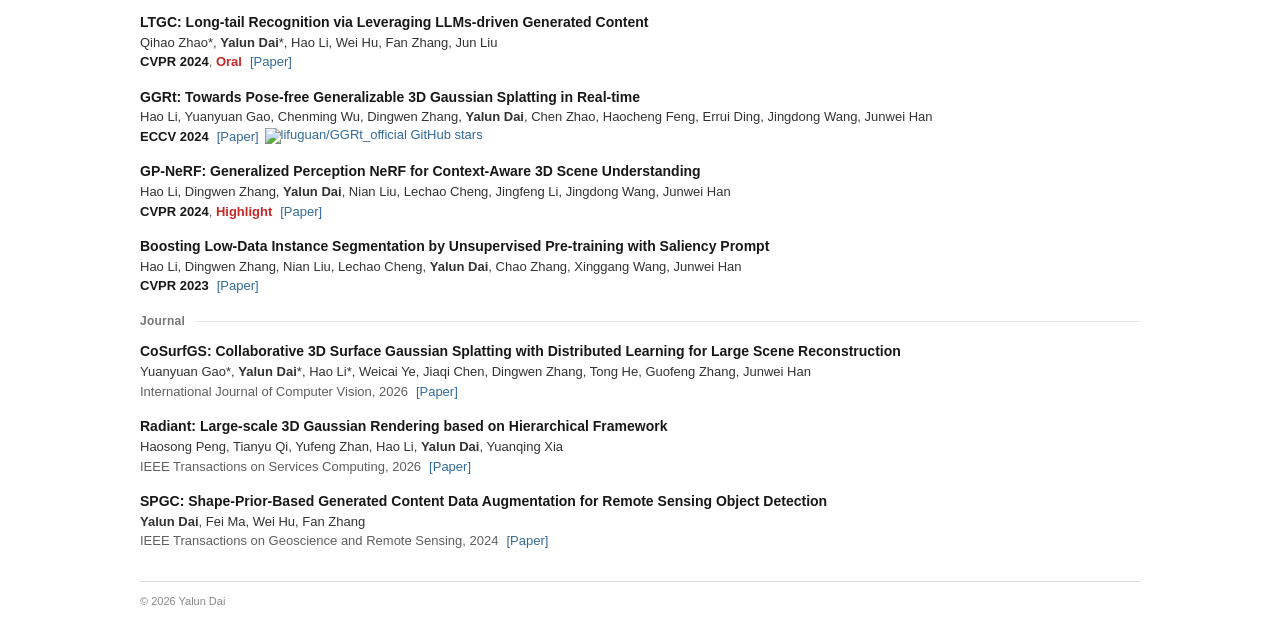
==== commit a5d1cc54: "Add World-to-Wrist publication" ====
--- a/index.html
+++ b/index.html
@@ -65,6 +65,7 @@
             <h3>Embodied AI</h3>
             <div class="publication-list">
               <article class="publication"><h4>S-Agent: Spatial Tool-Use Elicits Reasoning for Spatial Intelligence</h4><p class="authors"><strong>Yalun Dai</strong>, Hao Li, Shulin Tian, Runmao Yao, Yuhao Dong, Fangzhou Hong, Zhaoxi Chen, Fangfu Liu, Baoliang Tian, Dingwen Zhang, Tao Wang, Kim-Hui Yap, Ziwei Liu</p><p class="publication-meta"><span class="venue">arXiv, 2026</span><span class="paper-links"><a href="https://ropedia.github.io/S-Agent/">[Project]</a><a href="https://arxiv.org/abs/2606.20515">[Paper]</a></span></p></article>
+              <article class="publication"><h4>World-to-Wrist: Task-Conditioned Future Wrist Modeling for Fine-Grained Robot Manipulation</h4><p class="authors">Yuhao Pan, Haosong Peng, Zhengshen Zhang, Zhengyang Yan, <strong>Yalun Dai</strong>, Fushuo Huo, Chujie Wang, Tianyu Qi, Xiucheng Wang, Nan Cheng, Wenchao Xu</p><p class="publication-meta"><span class="venue">arXiv, 2026</span><span class="paper-links"><a href="https://arxiv.org/abs/2608.05369">[Paper]</a></span></p></article>
               <article class="publication"><h4>SpatialBench: Is Your Spatial Foundation Model an All-Round Player?</h4><p class="authors">Haosong Peng, Hao Li, Jiaqi Chen, Yuhao Pan, Runmao Yao, <strong>Yalun Dai</strong>, Fushuo Huo, Fangzhou Hong, Zhaoxi Chen, Haozhao Wang, Dingwen Zhang, Ziwei Liu, Wenchao Xu</p><p class="publication-meta"><span class="venue">arXiv, 2026</span><span class="paper-links"><a href="https://arxiv.org/abs/2605.27367">[Paper]</a><a class="star-badge" href="https://github.com/Ropedia/SpatialBench" target="_blank" rel="noreferrer" aria-label="View Ropedia/SpatialBench on GitHub"><img src="https://img.shields.io/github/stars/Ropedia/SpatialBench?style=social" alt="Ropedia/SpatialBench GitHub stars" loading="lazy"></a></span></p></article>
               <article class="publication"><h4>OmniVGGT: Omni-Modality Driven Visual Geometry Grounded Transformer</h4><p class="authors">Haosong Peng, Hao Li, <strong>Yalun Dai</strong>, Yushi Lan, Yihang Luo, Tianyu Qi, Zhengshen Zhang, Yufeng Zhan, Junfei Zhang, Wenchao Xu, Ziwei Liu</p><p class="publication-meta"><span class="venue"><strong>CVPR 2026</strong>, <strong class="award">Highlight</strong></span><span class="paper-links"><a href="https://arxiv.org/abs/2511.10560">[Paper]</a><a class="star-badge" href="https://github.com/Livioni/OmniVGGT-official" target="_blank" rel="noreferrer" aria-label="View Livioni/OmniVGGT-official on GitHub"><img src="https://img.shields.io/github/stars/Livioni/OmniVGGT-official?style=social" alt="Livioni/OmniVGGT-official GitHub stars" loading="lazy"></a></span></p></article>
               <article class="publication"><h4>From Spatial to Actions: Grounding Vision-Language-Action Model in Spatial Foundation Priors</h4><p class="authors">Zhengshen Zhang*, Hao Li*, <strong>Yalun Dai</strong>, Zhengbang Zhu, Lei Zhou, Chenchen Liu, Dong Wang, Francis E. H. Tay, Sijin Chen, Ziwei Liu</p><p class="publication-meta"><span class="venue"><strong>ICLR 2026</strong></span><span class="paper-links"><a href="https://arxiv.org/abs/2510.17439">[Paper]</a><a href="https://falcon-vla.github.io/">[Project]</a></span></p></article>
@@ -103,6 +104,7 @@
         "Demystifying Data Organization for Enhanced LLM Training",
         "ResearchStudio-Reel: Automate the Last Mile of Research from Paper to Poster, Video, and Blog",
         "ResearchStudio-Idea: An Evidence-Grounded Research-Ideation Skill Suite from ML Conference Outcomes",
+        "World-to-Wrist: Task-Conditioned Future Wrist Modeling for Fine-Grained Robot Manipulation",
         "SpatialBench: Is Your Spatial Foundation Model an All-Round Player?",
         "OmniVGGT: Omni-Modality Driven Visual Geometry Grounded Transformer",
         "From Spatial to Actions: Grounding Vision-Language-Action Model in Spatial Foundation Priors",
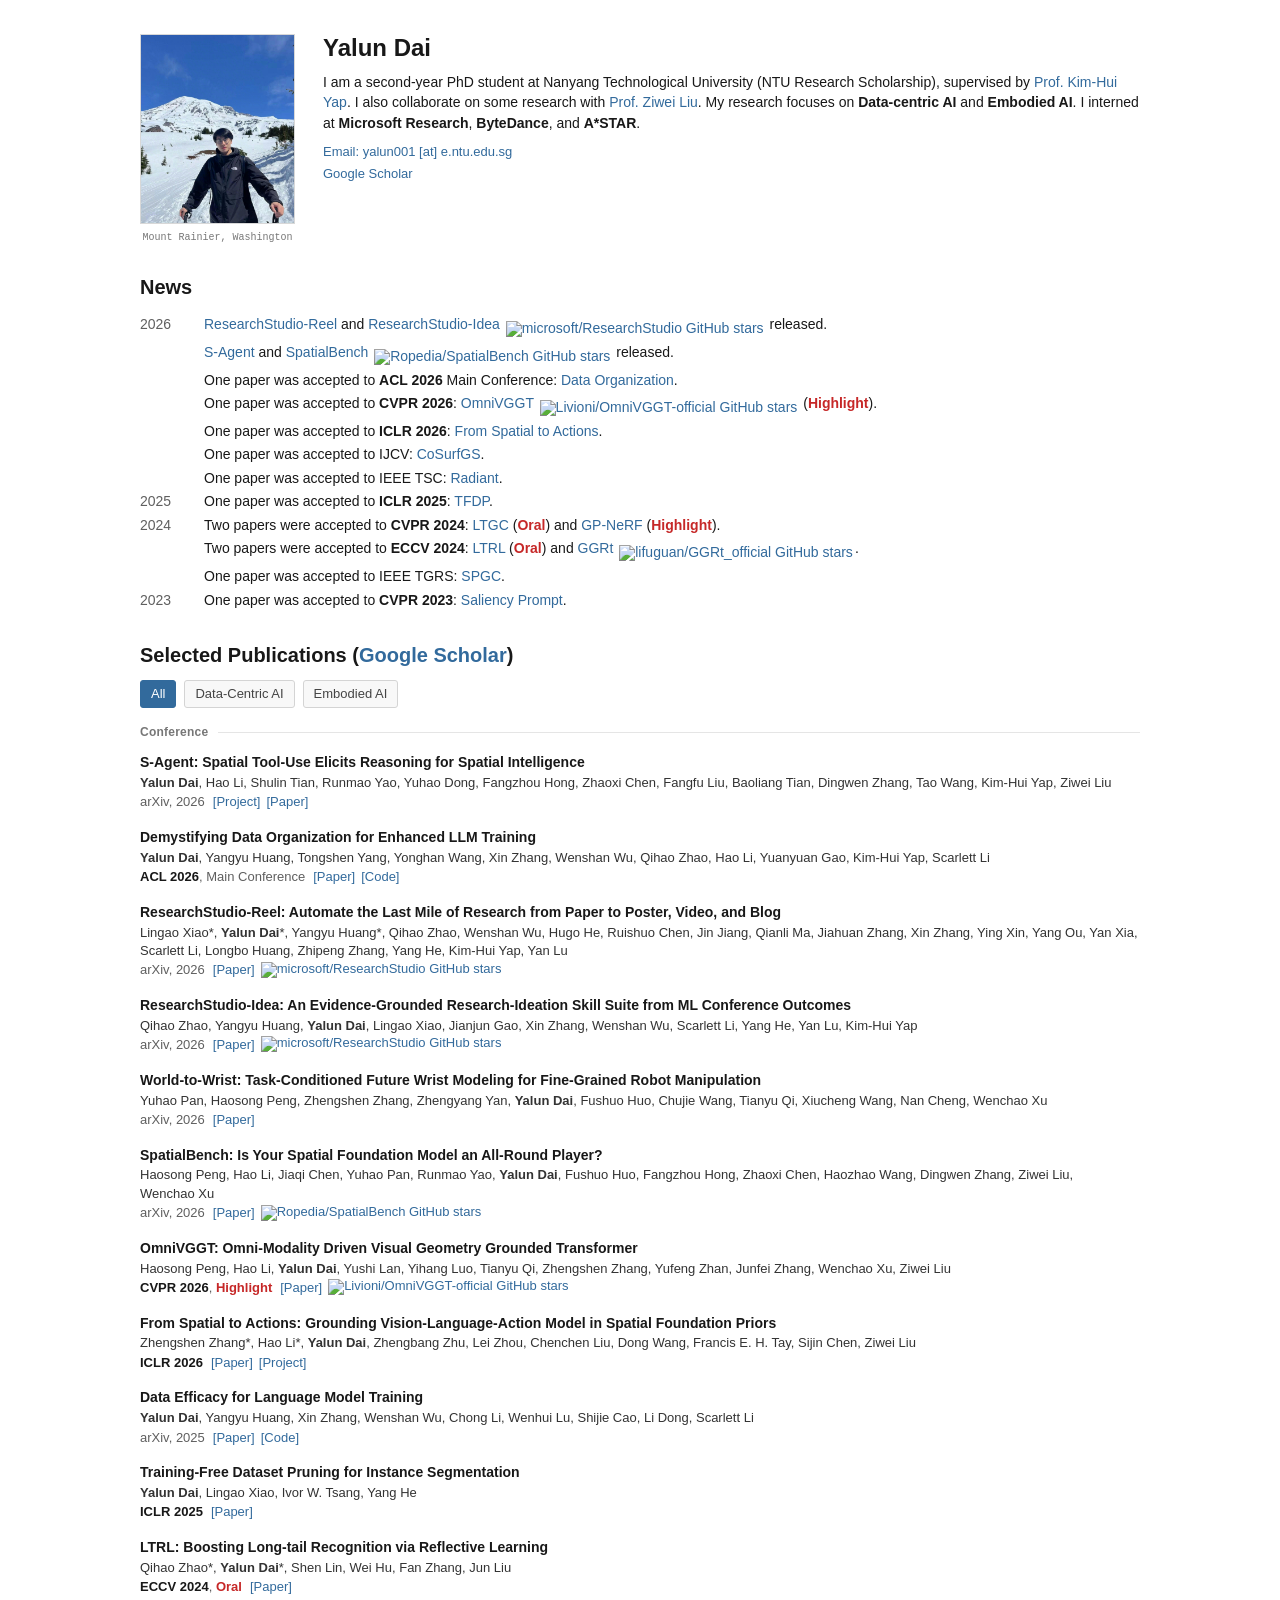
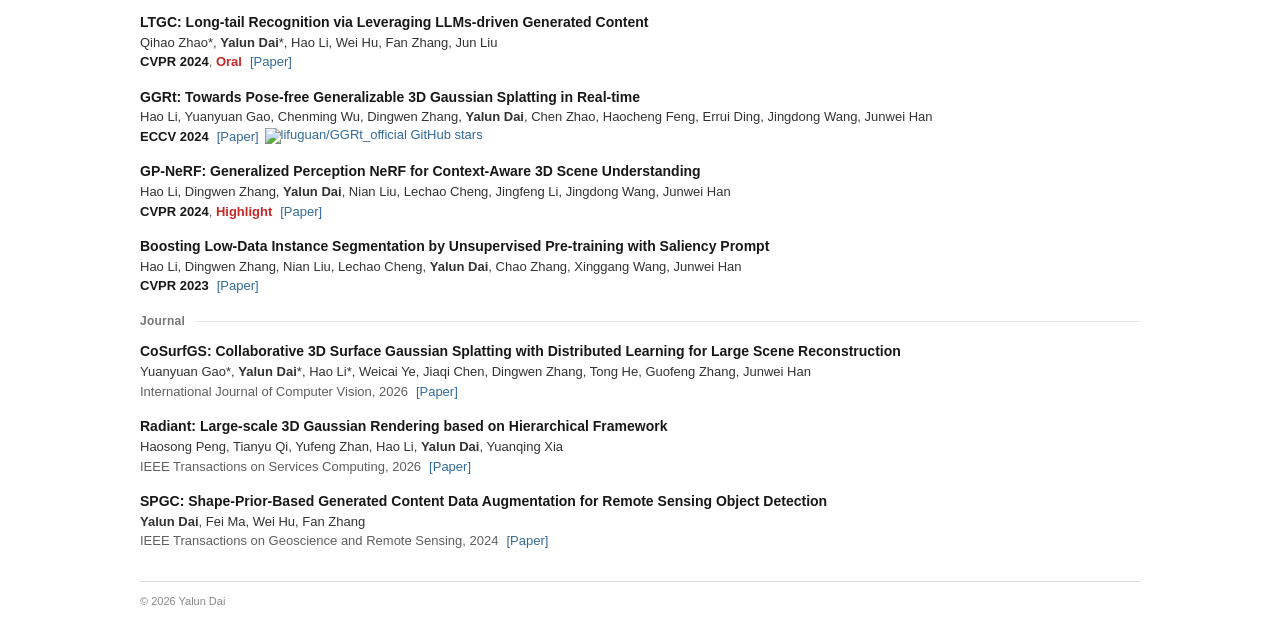
==== commit 3118db00: "Keep Wenchao Xu on one line" ====
--- a/index.html
+++ b/index.html
@@ -65,9 +65,9 @@
             <h3>Embodied AI</h3>
             <div class="publication-list">
               <article class="publication"><h4>S-Agent: Spatial Tool-Use Elicits Reasoning for Spatial Intelligence</h4><p class="authors"><strong>Yalun Dai</strong>, Hao Li, Shulin Tian, Runmao Yao, Yuhao Dong, Fangzhou Hong, Zhaoxi Chen, Fangfu Liu, Baoliang Tian, Dingwen Zhang, Tao Wang, Kim-Hui Yap, Ziwei Liu</p><p class="publication-meta"><span class="venue">arXiv, 2026</span><span class="paper-links"><a href="https://ropedia.github.io/S-Agent/">[Project]</a><a href="https://arxiv.org/abs/2606.20515">[Paper]</a></span></p></article>
-              <article class="publication"><h4>World-to-Wrist: Task-Conditioned Future Wrist Modeling for Fine-Grained Robot Manipulation</h4><p class="authors">Yuhao Pan, Haosong Peng, Zhengshen Zhang, Zhengyang Yan, <strong>Yalun Dai</strong>, Fushuo Huo, Chujie Wang, Tianyu Qi, Xiucheng Wang, Nan Cheng, Wenchao Xu</p><p class="publication-meta"><span class="venue">arXiv, 2026</span><span class="paper-links"><a href="https://arxiv.org/abs/2608.05369">[Paper]</a></span></p></article>
-              <article class="publication"><h4>SpatialBench: Is Your Spatial Foundation Model an All-Round Player?</h4><p class="authors">Haosong Peng, Hao Li, Jiaqi Chen, Yuhao Pan, Runmao Yao, <strong>Yalun Dai</strong>, Fushuo Huo, Fangzhou Hong, Zhaoxi Chen, Haozhao Wang, Dingwen Zhang, Ziwei Liu, Wenchao Xu</p><p class="publication-meta"><span class="venue">arXiv, 2026</span><span class="paper-links"><a href="https://arxiv.org/abs/2605.27367">[Paper]</a><a class="star-badge" href="https://github.com/Ropedia/SpatialBench" target="_blank" rel="noreferrer" aria-label="View Ropedia/SpatialBench on GitHub"><img src="https://img.shields.io/github/stars/Ropedia/SpatialBench?style=social" alt="Ropedia/SpatialBench GitHub stars" loading="lazy"></a></span></p></article>
-              <article class="publication"><h4>OmniVGGT: Omni-Modality Driven Visual Geometry Grounded Transformer</h4><p class="authors">Haosong Peng, Hao Li, <strong>Yalun Dai</strong>, Yushi Lan, Yihang Luo, Tianyu Qi, Zhengshen Zhang, Yufeng Zhan, Junfei Zhang, Wenchao Xu, Ziwei Liu</p><p class="publication-meta"><span class="venue"><strong>CVPR 2026</strong>, <strong class="award">Highlight</strong></span><span class="paper-links"><a href="https://arxiv.org/abs/2511.10560">[Paper]</a><a class="star-badge" href="https://github.com/Livioni/OmniVGGT-official" target="_blank" rel="noreferrer" aria-label="View Livioni/OmniVGGT-official on GitHub"><img src="https://img.shields.io/github/stars/Livioni/OmniVGGT-official?style=social" alt="Livioni/OmniVGGT-official GitHub stars" loading="lazy"></a></span></p></article>
+              <article class="publication"><h4>World-to-Wrist: Task-Conditioned Future Wrist Modeling for Fine-Grained Robot Manipulation</h4><p class="authors">Yuhao Pan, Haosong Peng, Zhengshen Zhang, Zhengyang Yan, <strong>Yalun Dai</strong>, Fushuo Huo, Chujie Wang, Tianyu Qi, Xiucheng Wang, Nan Cheng, Wenchao&nbsp;Xu</p><p class="publication-meta"><span class="venue">arXiv, 2026</span><span class="paper-links"><a href="https://arxiv.org/abs/2608.05369">[Paper]</a></span></p></article>
+              <article class="publication"><h4>SpatialBench: Is Your Spatial Foundation Model an All-Round Player?</h4><p class="authors">Haosong Peng, Hao Li, Jiaqi Chen, Yuhao Pan, Runmao Yao, <strong>Yalun Dai</strong>, Fushuo Huo, Fangzhou Hong, Zhaoxi Chen, Haozhao Wang, Dingwen Zhang, Ziwei Liu, Wenchao&nbsp;Xu</p><p class="publication-meta"><span class="venue">arXiv, 2026</span><span class="paper-links"><a href="https://arxiv.org/abs/2605.27367">[Paper]</a><a class="star-badge" href="https://github.com/Ropedia/SpatialBench" target="_blank" rel="noreferrer" aria-label="View Ropedia/SpatialBench on GitHub"><img src="https://img.shields.io/github/stars/Ropedia/SpatialBench?style=social" alt="Ropedia/SpatialBench GitHub stars" loading="lazy"></a></span></p></article>
+              <article class="publication"><h4>OmniVGGT: Omni-Modality Driven Visual Geometry Grounded Transformer</h4><p class="authors">Haosong Peng, Hao Li, <strong>Yalun Dai</strong>, Yushi Lan, Yihang Luo, Tianyu Qi, Zhengshen Zhang, Yufeng Zhan, Junfei Zhang, Wenchao&nbsp;Xu, Ziwei Liu</p><p class="publication-meta"><span class="venue"><strong>CVPR 2026</strong>, <strong class="award">Highlight</strong></span><span class="paper-links"><a href="https://arxiv.org/abs/2511.10560">[Paper]</a><a class="star-badge" href="https://github.com/Livioni/OmniVGGT-official" target="_blank" rel="noreferrer" aria-label="View Livioni/OmniVGGT-official on GitHub"><img src="https://img.shields.io/github/stars/Livioni/OmniVGGT-official?style=social" alt="Livioni/OmniVGGT-official GitHub stars" loading="lazy"></a></span></p></article>
               <article class="publication"><h4>From Spatial to Actions: Grounding Vision-Language-Action Model in Spatial Foundation Priors</h4><p class="authors">Zhengshen Zhang*, Hao Li*, <strong>Yalun Dai</strong>, Zhengbang Zhu, Lei Zhou, Chenchen Liu, Dong Wang, Francis E. H. Tay, Sijin Chen, Ziwei Liu</p><p class="publication-meta"><span class="venue"><strong>ICLR 2026</strong></span><span class="paper-links"><a href="https://arxiv.org/abs/2510.17439">[Paper]</a><a href="https://falcon-vla.github.io/">[Project]</a></span></p></article>
               <article class="publication"><h4>CoSurfGS: Collaborative 3D Surface Gaussian Splatting with Distributed Learning for Large Scene Reconstruction</h4><p class="authors">Yuanyuan Gao*, <strong>Yalun Dai</strong>*, Hao Li*, Weicai Ye, Jiaqi Chen, Dingwen Zhang, Tong He, Guofeng Zhang, Junwei Han</p><p class="publication-meta"><span class="venue">International Journal of Computer Vision, 2026</span><span class="paper-links"><a href="https://arxiv.org/abs/2412.17612">[Paper]</a></span></p></article>
               <article class="publication"><h4>Radiant: Large-scale 3D Gaussian Rendering based on Hierarchical Framework</h4><p class="authors">Haosong Peng, Tianyu Qi, Yufeng Zhan, Hao Li, <strong>Yalun Dai</strong>, Yuanqing Xia</p><p class="publication-meta"><span class="venue">IEEE Transactions on Services Computing, 2026</span><span class="paper-links"><a href="https://arxiv.org/abs/2412.05546">[Paper]</a></span></p></article>
